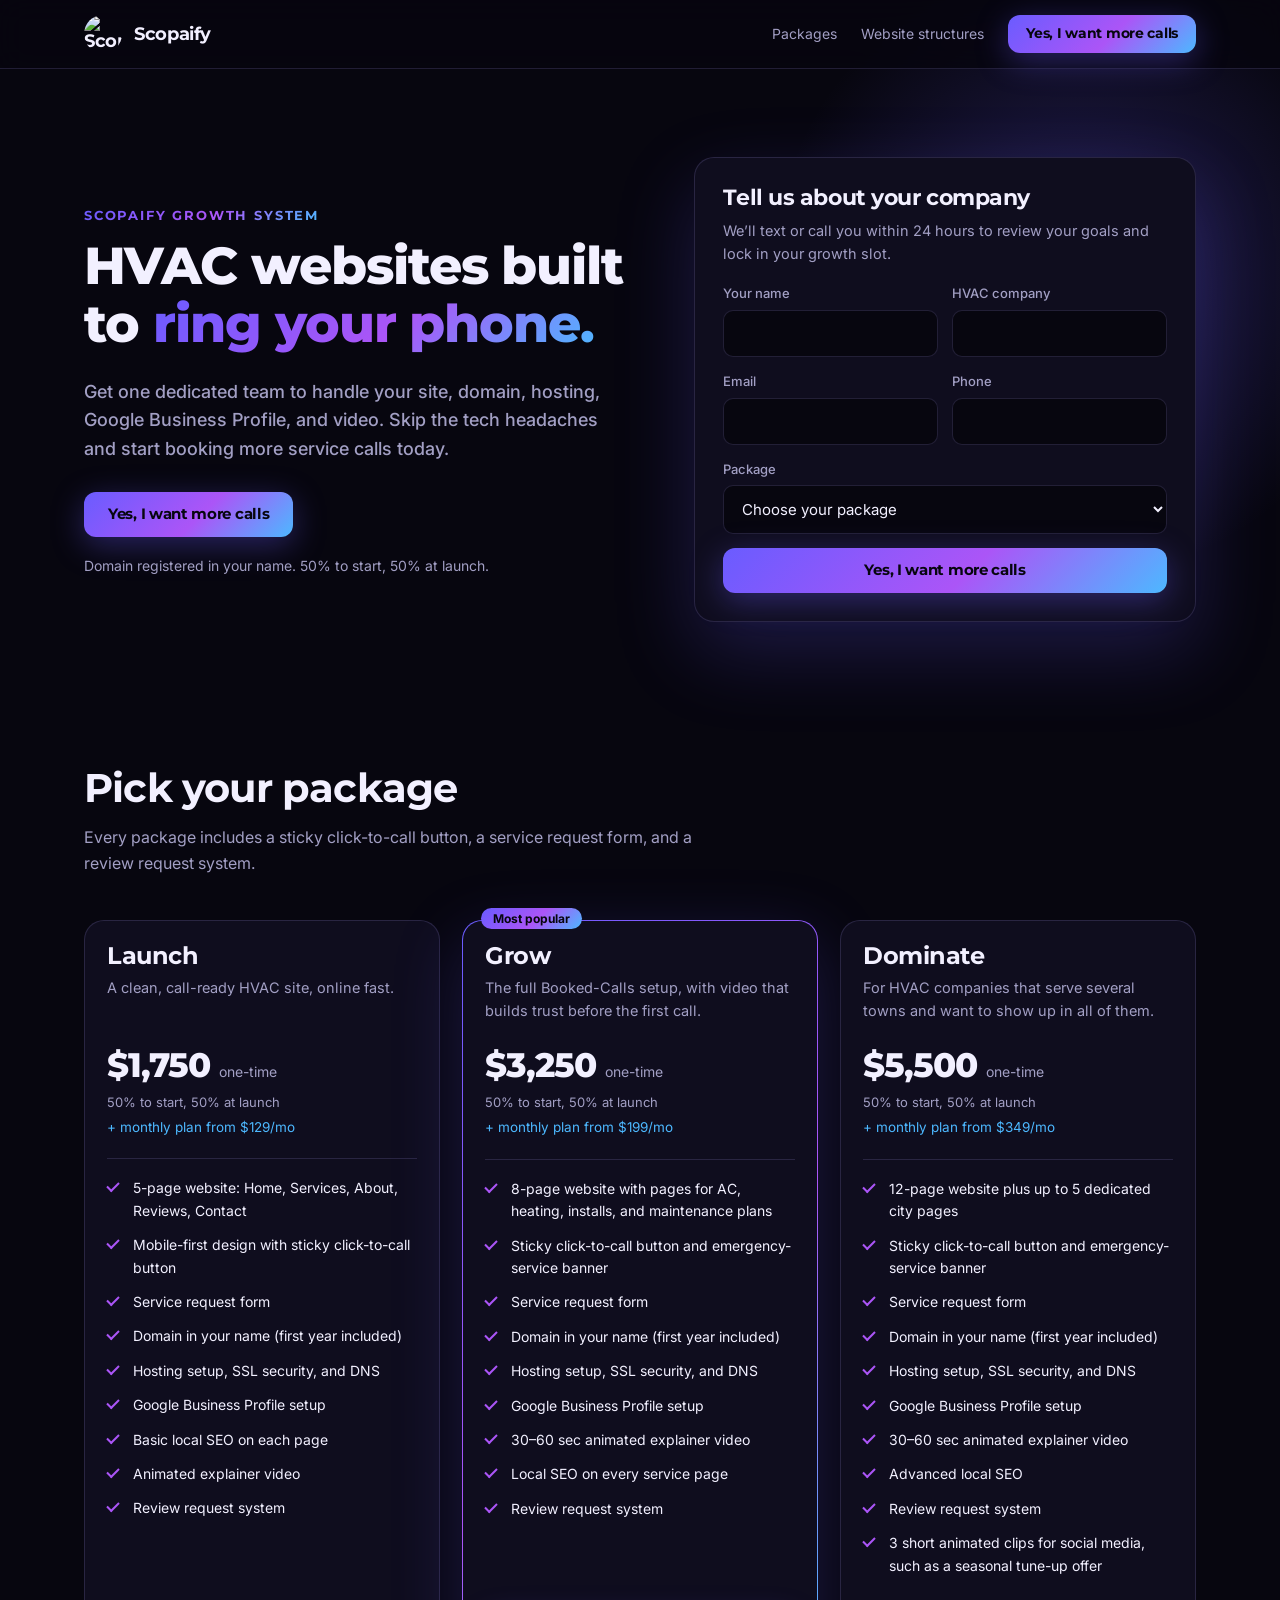
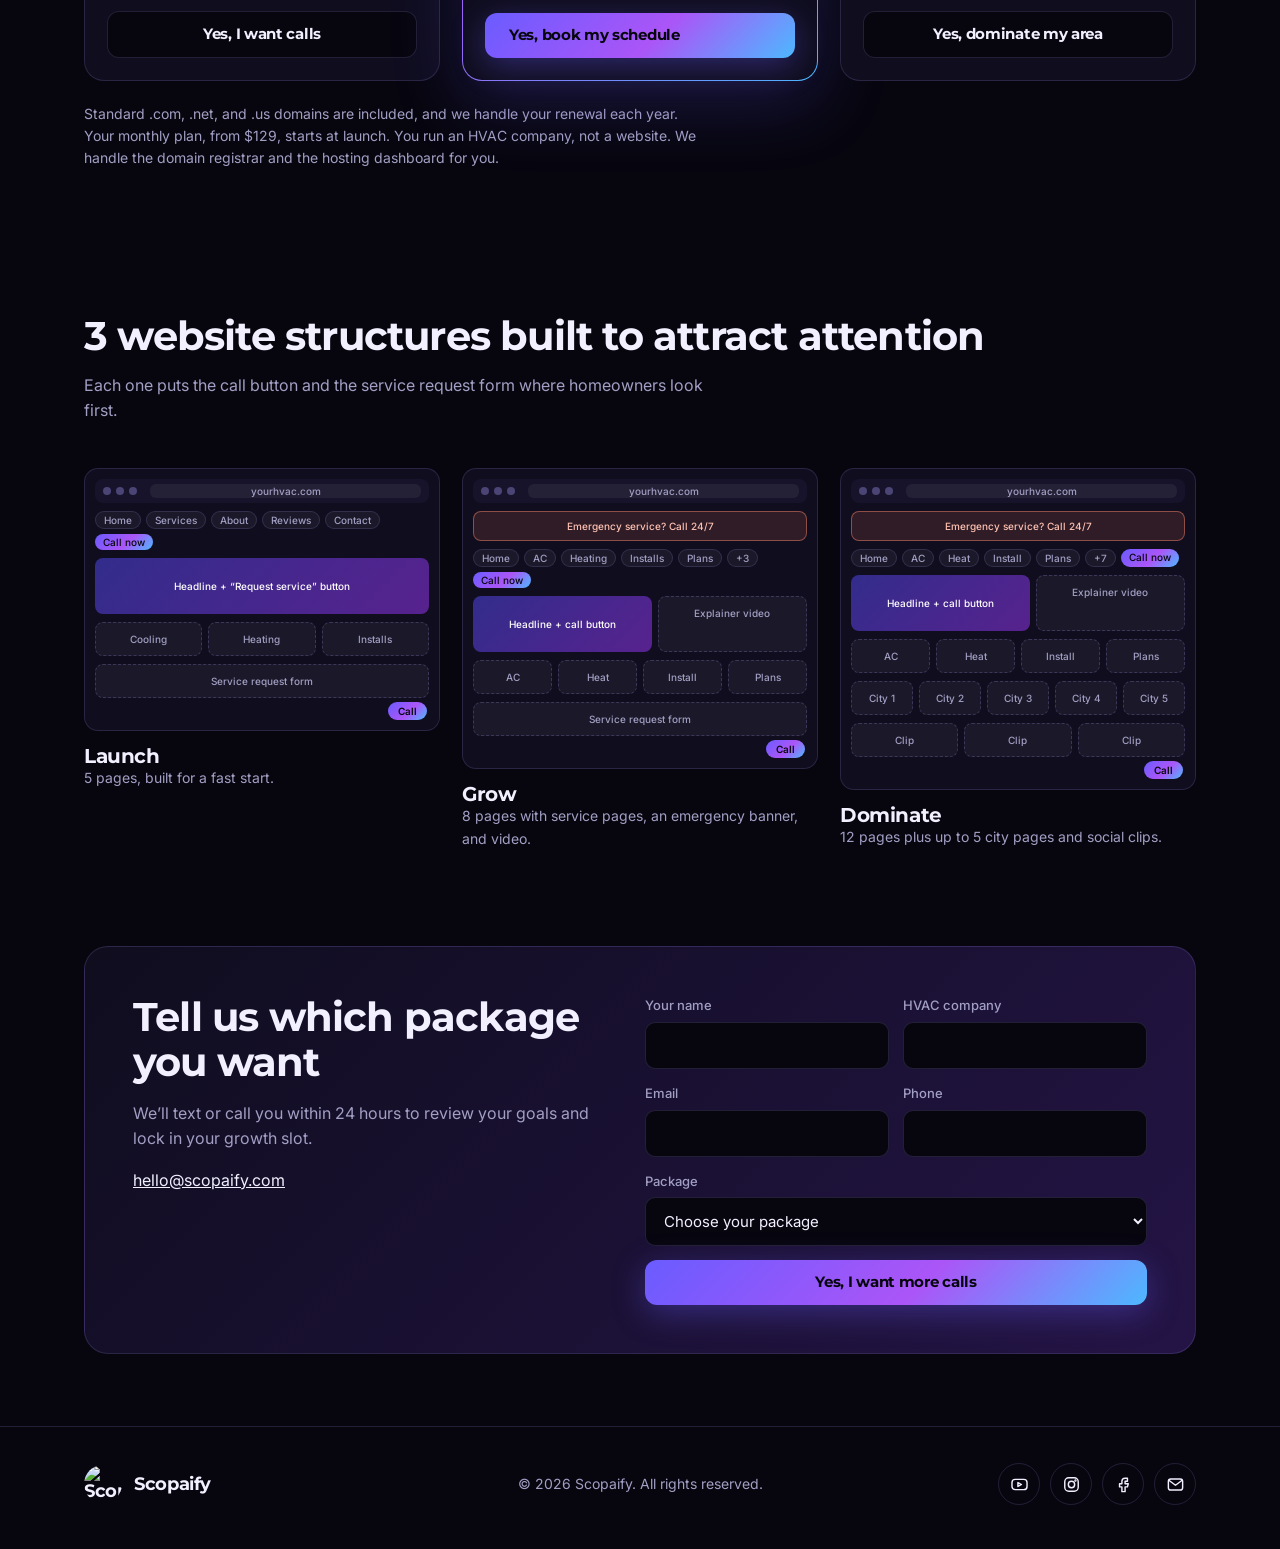
==== index.html @ 3650a8a9 "add logo" ====
<!doctype html>
<html lang="en" dir="ltr">
  <head>
    <meta charset="utf-8" />
    <meta
      name="viewport"
      content="width=device-width, initial-scale=1, viewport-fit=cover"
    />
    <title>
      Scopaify Growth System | HVAC Companies Growth System – Websites That Ring
      Your Phone
    </title>
    <meta
      name="description"
      content="The Scopaify Growth System builds HVAC Companies Growth System plan and their websites that book more service calls. Based in USA, serving HVAC companies worldwide. Domain, hosting, Google Business Profile, local SEO, video included, ETC."
    />
    <meta
      name="keywords"
      content="HVAC website design, HVAC web design Portland Oregon, HVAC SEO, HVAC marketing, HVAC local SEO, HVAC Google Business Profile, HVAC lead generation"
    />
    <meta
      name="robots"
      content="index, follow, max-image-preview:large, max-snippet:-1"
    />
    <meta name="author" content="Scopaify" />
    <meta name="geo.region" content="US-OR" />
    <meta name="geo.placename" content="Portland" />
    <meta name="geo.position" content="45.5152;-122.6784" />
    <meta name="ICBM" content="45.5152, -122.6784" />
    <meta name="color-scheme" content="dark" />
    <meta name="theme-color" content="#07060f" />
    <link rel="canonical" href="https://scopaify.com/" />
    <link rel="alternate" hreflang="en-us" href="https://scopaify.com/" />
    <link rel="alternate" hreflang="en" href="https://scopaify.com/" />
    <link rel="alternate" hreflang="x-default" href="https://scopaify.com/" />
    <meta property="og:type" content="website" />
    <meta property="og:site_name" content="Scopaify" />
    <meta property="og:locale" content="en_US" />
    <meta
      property="og:title"
      content="Scopaify Growth System – HVAC Websites Built to Ring Your Phone"
    />
    <meta
      property="og:description"
      content="One dedicated team for your HVAC site, domain, hosting, Google Business Profile and video. Based in Portland, Oregon. Serving HVAC companies worldwide."
    />
    <meta property="og:url" content="https://scopaify.com/" />
    <meta name="twitter:card" content="summary_large_image" />
    <meta
      name="twitter:title"
      content="Scopaify Growth System – HVAC Websites Built to Ring Your Phone"
    />
    <meta
      name="twitter:description"
      content="HVAC websites with click-to-call, local SEO and video. Portland, Oregon and worldwide."
    />
    <link rel="icon" type="image/svg+xml" href="images/logo.svg" />
    <link rel="icon" href="images/favicon.ico" sizes="any" />
    <link
      rel="icon"
      type="image/png"
      sizes="16x16"
      href="/img/favicon-16.png"
    />
    <link
      rel="icon"
      type="image/png"
      sizes="32x32"
      href="/img/favicon-32.png"
    />
    <link
      rel="icon"
      type="image/png"
      sizes="48x48"
      href="/img/favicon-48.png"
    />
    <link rel="apple-touch-icon" sizes="180x180" href="/img/favicon-180.png" />
    <link rel="preconnect" href="https://fonts.googleapis.com" />
    <link rel="preconnect" href="https://fonts.gstatic.com" crossorigin />
    <link
      href="https://fonts.googleapis.com/css2?family=Inter:wght@400;500;600&family=Montserrat:wght@700;800&display=swap"
      rel="stylesheet"
    />
    <script type="application/ld+json">
      {
        "@context": "https://schema.org",
        "@graph": [
          {
            "@type": ["ProfessionalService", "LocalBusiness"],
            "@id": "https://scopaify.com/#business",
            "name": "Scopaify",
            "url": "https://scopaify.com/",
            "email": "hello@scopaify.com",
            "description": "Website design, local SEO, Google Business Profile setup and video for HVAC companies.",
            "slogan": "Scopaify Growth System",
            "alternateName": "Scopaify Growth System",
            "address": {
              "@type": "PostalAddress",
              "addressLocality": "Portland",
              "addressRegion": "OR",
              "addressCountry": "US"
            },
            "geo": {
              "@type": "GeoCoordinates",
              "latitude": 45.5152,
              "longitude": -122.6784
            },
            "areaServed": [
              <!-- { "@type": "City", "name": "Portland, Oregon" },
              { "@type": "State", "name": "Oregon" }, -->
              { "@type": "Country", "name": "United States" },
              { "@type": "Place", "name": "Worldwide" }
            ],
            "knowsAbout": [
              "HVAC Growth System and website design",
              "Local SEO",
              "Google Business Profile",
              "HVAC marketing"
            ],
            "priceRange": "$$",
            "makesOffer": [
              {
                "@type": "Offer",
                "name": "Launch – 5-page HVAC website",
                "price": "1750",
                "priceCurrency": "USD"
              },
              {
                "@type": "Offer",
                "name": "Grow – 8-page HVAC website with video",
                "price": "3250",
                "priceCurrency": "USD"
              },
              {
                "@type": "Offer",
                "name": "Dominate – 12-page HVAC website with city pages",
                "price": "5500",
                "priceCurrency": "USD"
              }
            ]
          },
          {
            "@type": "WebSite",
            "@id": "https://scopaify.com/#website",
            "url": "https://scopaify.com/",
            "name": "Scopaify",
            "alternateName": "Scopaify Growth System",
            "inLanguage": "en",
            "publisher": { "@id": "https://scopaify.com/#business" }
          },
          {
            "@type": "FAQPage",
            "mainEntity": [
              {
                "@type": "Question",
                "name": "Do you build HVAC websites outside Portland, Oregon?",
                "acceptedAnswer": {
                  "@type": "Answer",
                  "text": "Yes. Scopaify is based in Portland, Oregon and builds HVAC websites for companies anywhere in the world."
                }
              },
              {
                "@type": "Question",
                "name": "Is the domain registered in my name?",
                "acceptedAnswer": {
                  "@type": "Answer",
                  "text": "Yes. Your domain is registered in your name, the first year is included, and we handle renewals."
                }
              },
              {
                "@type": "Question",
                "name": "How does payment work?",
                "acceptedAnswer": {
                  "@type": "Answer",
                  "text": "50% to start and 50% at launch. An optional monthly plan starts at $129 per month."
                }
              }
            ]
          }
        ]
      }
    </script>
    <link rel="stylesheet" href="/css/main.css" />
  </head>
  <body>
    <header>
      <div class="wrap">
        <a class="brand" href="#top" aria-label="Scopaify home"
          ><img
            src="img/galaxy.png"
            width="38"
            height="38"
            alt="Scopaify logo"
            style="border-radius: 50%; display: block"
          />Scopaify</a
        >
        <nav aria-label="Main">
          <a href="#packages">Packages</a
          ><a href="#structures">Website structures</a
          ><a class="btn" href="#top" data-hero>Yes, I want more calls</a>
        </nav>
      </div>
    </header>
    <main id="top">
      <section class="hero">
        <div class="wrap">
          <div>
            <p class="eyebrow">Scopaify Growth System</p>
            <h1>
              HVAC websites built to <span class="hl">ring your phone.</span>
            </h1>
            <p class="lead">
              Get one dedicated team to handle your site, domain, hosting,
              Google Business Profile, and video. Skip the tech headaches and
              start booking more service calls today.
            </p>
            <a class="btn" href="#top" data-hero>Yes, I want more calls</a>
            <p class="fine">
              Domain registered in your name. 50% to start, 50% at launch.
            </p>
          </div>
          <form class="formcard" id="heroForm" novalidate-off>
            <h3>Tell us about your company</h3>
            <p>
              We’ll text or call you within 24 hours to review your goals and
              lock in your growth slot.
            </p>
            <div class="row">
              <div class="f">
                <label for="n1">Your name</label
                ><input id="n1" name="name" required autocomplete="name" />
              </div>
              <div class="f">
                <label for="c1">HVAC company</label
                ><input
                  id="c1"
                  name="company"
                  required
                  autocomplete="organization"
                />
              </div>
            </div>
            <div class="row">
              <div class="f">
                <label for="e1">Email</label
                ><input
                  id="e1"
                  name="email"
                  type="email"
                  required
                  autocomplete="email"
                />
              </div>
              <div class="f">
                <label for="p1">Phone</label
                ><input
                  id="p1"
                  name="phone"
                  type="tel"
                  required
                  autocomplete="tel"
                />
              </div>
            </div>
            <div class="f">
              <label for="k1">Package</label
              ><select id="k1" name="package" required></select>
            </div>
            <button class="btn block" type="submit">
              Yes, I want more calls
            </button>
            <div class="ok" role="status">
              Thanks! Your email draft is open. We’ll text or call you within 24
              hours.
            </div>
          </form>
        </div>
      </section>

      <section id="packages">
        <div class="wrap">
          <h2>Pick your package</h2>
          <p class="intro">
            Every package includes a sticky click-to-call button, a service
            request form, and a review request system.
          </p>
          <div class="grid">
            <article class="card">
              <h3>Launch</h3>
              <p class="sub">A clean, call-ready HVAC site, online fast.</p>
              <div class="price">$1,750 <small>one-time</small></div>
              <div class="split">50% to start, 50% at launch</div>
              <div class="mo">+ monthly plan from $129/mo</div>
              <ul>
                <li>5-page website: Home, Services, About, Reviews, Contact</li>
                <li>Mobile-first design with sticky click-to-call button</li>
                <li>Service request form</li>
                <li>Domain in your name (first year included)</li>
                <li>Hosting setup, SSL security, and DNS</li>
                <li>Google Business Profile setup</li>
                <li>Basic local SEO on each page</li>
                <li>Animated explainer video</li>
                <li>Review request system</li>
              </ul>
              <a class="btn ghost" href="#inquiry" data-pkg="Launch - $1,750"
                >Yes, I want calls</a
              >
            </article>
            <article class="card pop">
              <span class="tag">Most popular</span>
              <h3>Grow</h3>
              <p class="sub">
                The full Booked-Calls setup, with video that builds trust before
                the first call.
              </p>
              <div class="price">$3,250 <small>one-time</small></div>
              <div class="split">50% to start, 50% at launch</div>
              <div class="mo">+ monthly plan from $199/mo</div>
              <ul>
                <li>
                  8-page website with pages for AC, heating, installs, and
                  maintenance plans
                </li>
                <li>
                  Sticky click-to-call button and emergency-service banner
                </li>
                <li>Service request form</li>
                <li>Domain in your name (first year included)</li>
                <li>Hosting setup, SSL security, and DNS</li>
                <li>Google Business Profile setup</li>
                <li>30–60 sec animated explainer video</li>
                <li>Local SEO on every service page</li>
                <li>Review request system</li>
              </ul>
              <a
                class="btn block"
                href="#inquiry"
                data-pkg="Grow - $3,250 (Most Popular)"
                >Yes, book my schedule</a
              >
            </article>
            <article class="card">
              <h3>Dominate</h3>
              <p class="sub">
                For HVAC companies that serve several towns and want to show up
                in all of them.
              </p>
              <div class="price">$5,500 <small>one-time</small></div>
              <div class="split">50% to start, 50% at launch</div>
              <div class="mo">+ monthly plan from $349/mo</div>
              <ul>
                <li>12-page website plus up to 5 dedicated city pages</li>
                <li>
                  Sticky click-to-call button and emergency-service banner
                </li>
                <li>Service request form</li>
                <li>Domain in your name (first year included)</li>
                <li>Hosting setup, SSL security, and DNS</li>
                <li>Google Business Profile setup</li>
                <li>30–60 sec animated explainer video</li>
                <li>Advanced local SEO</li>
                <li>Review request system</li>
                <li>
                  3 short animated clips for social media, such as a seasonal
                  tune-up offer
                </li>
              </ul>
              <a class="btn ghost" href="#inquiry" data-pkg="Dominate - $5,500"
                >Yes, dominate my area</a
              >
            </article>
          </div>
          <p class="note">
            Standard .com, .net, and .us domains are included, and we handle
            your renewal each year. Your monthly plan, from $129, starts at
            launch. You run an HVAC company, not a website. We handle the domain
            registrar and the hosting dashboard for you.
          </p>
        </div>
      </section>

      <section id="structures">
        <div class="wrap">
          <h2>3 website structures built to attract attention</h2>
          <p class="intro">
            Each one puts the call button and the service request form where
            homeowners look first.
          </p>
          <div class="grid">
            <div class="wfc">
              <div
                class="wf"
                role="img"
                aria-label="Launch wireframe: nav, hero with request button, three service blocks, form strip"
              >
                <div class="bar">
                  <i></i><i></i><i></i><span>yourhvac.com</span>
                </div>
                <div class="pills">
                  <b>Home</b><b>Services</b><b>About</b><b>Reviews</b
                  ><b>Contact</b><b class="c">Call now</b>
                </div>
                <div class="gl">Headline + “Request service” button</div>
                <div class="g g3">
                  <div class="bx">Cooling</div>
                  <div class="bx">Heating</div>
                  <div class="bx">Installs</div>
                </div>
                <div class="bx" style="margin-bottom: 22px">
                  Service request form
                </div>
                <span class="call">Call</span>
              </div>
              <h3>Launch</h3>
              <p>5 pages, built for a fast start.</p>
            </div>
            <div class="wfc">
              <div
                class="wf"
                role="img"
                aria-label="Grow wireframe: emergency banner, hero, explainer video, four service blocks"
              >
                <div class="bar">
                  <i></i><i></i><i></i><span>yourhvac.com</span>
                </div>
                <div class="em">Emergency service? Call 24/7</div>
                <div class="pills">
                  <b>Home</b><b>AC</b><b>Heating</b><b>Installs</b><b>Plans</b
                  ><b>+3</b><b class="c">Call now</b>
                </div>
                <div class="g g2">
                  <div class="gl" style="margin: 0">Headline + call button</div>
                  <div class="bx">Explainer video</div>
                </div>
                <div class="g g4">
                  <div class="bx">AC</div>
                  <div class="bx">Heat</div>
                  <div class="bx">Install</div>
                  <div class="bx">Plans</div>
                </div>
                <div class="bx" style="margin-bottom: 22px">
                  Service request form
                </div>
                <span class="call">Call</span>
              </div>
              <h3>Grow</h3>
              <p>8 pages with service pages, an emergency banner, and video.</p>
            </div>
            <div class="wfc">
              <div
                class="wf"
                role="img"
                aria-label="Dominate wireframe: emergency banner, hero, video, services, five city blocks, three clips"
              >
                <div class="bar">
                  <i></i><i></i><i></i><span>yourhvac.com</span>
                </div>
                <div class="em">Emergency service? Call 24/7</div>
                <div class="pills">
                  <b>Home</b><b>AC</b><b>Heat</b><b>Install</b><b>Plans</b
                  ><b>+7</b><b class="c">Call now</b>
                </div>
                <div class="g g2">
                  <div class="gl" style="margin: 0">Headline + call button</div>
                  <div class="bx">Explainer video</div>
                </div>
                <div class="g g4">
                  <div class="bx">AC</div>
                  <div class="bx">Heat</div>
                  <div class="bx">Install</div>
                  <div class="bx">Plans</div>
                </div>
                <div class="g g5">
                  <div class="bx">City 1</div>
                  <div class="bx">City 2</div>
                  <div class="bx">City 3</div>
                  <div class="bx">City 4</div>
                  <div class="bx">City 5</div>
                </div>
                <div class="g g3" style="margin-bottom: 22px">
                  <div class="bx">Clip</div>
                  <div class="bx">Clip</div>
                  <div class="bx">Clip</div>
                </div>
                <span class="call">Call</span>
              </div>
              <h3>Dominate</h3>
              <p>12 pages plus up to 5 city pages and social clips.</p>
            </div>
          </div>
        </div>
      </section>

      <section id="inquiry" style="padding-top: 24px">
        <div class="wrap">
          <div class="inq">
            <div>
              <h2>Tell us which package you want</h2>
              <p>
                We’ll text or call you within 24 hours to review your goals and
                lock in your growth slot.
              </p>
              <a class="m" href="mailto:hello@scopaify.com"
                >hello@scopaify.com</a
              >
            </div>
            <form id="form2">
              <div class="row">
                <div class="f">
                  <label for="n2">Your name</label
                  ><input id="n2" name="name" required autocomplete="name" />
                </div>
                <div class="f">
                  <label for="c2">HVAC company</label
                  ><input
                    id="c2"
                    name="company"
                    required
                    autocomplete="organization"
                  />
                </div>
              </div>
              <div class="row">
                <div class="f">
                  <label for="e2">Email</label
                  ><input
                    id="e2"
                    name="email"
                    type="email"
                    required
                    autocomplete="email"
                  />
                </div>
                <div class="f">
                  <label for="p2">Phone</label
                  ><input
                    id="p2"
                    name="phone"
                    type="tel"
                    required
                    autocomplete="tel"
                  />
                </div>
              </div>
              <div class="f">
                <label for="k2">Package</label
                ><select id="k2" name="package" required></select>
              </div>
              <button class="btn block" type="submit">
                Yes, I want more calls
              </button>
              <div class="ok" role="status">
                Thanks! Your email draft is open. We’ll text or call you within
                24 hours.
              </div>
            </form>
          </div>
        </div>
      </section>
    </main>
    <footer>
      <div class="wrap">
        <a class="brand" href="#top" aria-label="Scopaify home"
          ><img
            id="fimg"
            src="/img/galaxy.png"
            width="38"
            height="38"
            alt="Scopaify logo"
            style="border-radius: 50%; display: block"
          />Scopaify</a
        >
        <span class="copy">© 2026 Scopaify. All rights reserved.</span>
        <div class="soc">
          <a href="#" aria-label="YouTube"
            ><svg viewBox="0 0 24 24">
              <rect x="2.5" y="5.5" width="19" height="13" rx="4" />
              <path d="M10 9.5v5l4.5-2.5z" /></svg
          ></a>
          <a href="#" aria-label="Instagram"
            ><svg viewBox="0 0 24 24">
              <rect x="3.5" y="3.5" width="17" height="17" rx="5" />
              <circle cx="12" cy="12" r="4" />
              <circle cx="17" cy="7" r=".6" /></svg
          ></a>
          <a href="#" aria-label="Facebook"
            ><svg viewBox="0 0 24 24">
              <path
                d="M14 8h3V4h-3a4 4 0 0 0-4 4v3H7v4h3v6h4v-6h3l1-4h-4V8z"
              /></svg
          ></a>
          <a href="mailto:hello@scopaify.com" aria-label="Email"
            ><svg viewBox="0 0 24 24">
              <rect x="3" y="5" width="18" height="14" rx="3" />
              <path d="m4 7 8 6 8-6" /></svg
          ></a>
        </div>
      </div>
    </footer>
    <script src="/js/main.js" defer></script>
  </body>
</html>
---- css/main.css ----
:root {
  --ink: #07060f;
  --ink2: #0f0d1e;
  --ink3: #16132b;
  --indigo: #6a5cff;
  --violet: #ab55f7;
  --sky: #4db8ff;
  --text: #f2f0ff;
  --muted: #a29fc4;
  --line: rgba(171, 163, 255, 0.16);
  --grad: linear-gradient(135deg, #6a5cff 0%, #ab55f7 55%, #4db8ff 100%);
  --glow: linear-gradient(
    135deg,
    rgba(79, 70, 229, 0.55),
    rgba(147, 51, 234, 0.55)
  );
}
* {
  box-sizing: border-box;
  margin: 0;
}
html {
  color-scheme: dark;
  scroll-behavior: smooth;
  scroll-padding-top: calc(80px + env(safe-area-inset-top, 0px));
}
body {
  background: var(--ink);
  color: var(--text);
  font:
    400 16px/1.6 Inter,
    system-ui,
    sans-serif;
  overflow-x: hidden;
  padding-bottom: env(safe-area-inset-bottom, 0px);
}
h1,
h2,
h3,
.btn,
.brand {
  font-family: Montserrat, Inter, sans-serif;
  letter-spacing: -0.02em;
  line-height: 1.12;
}
.wrap {
  max-width: 1160px;
  margin: 0 auto;
  padding: 0 24px;
}
header {
  position: sticky;
  top: 0;
  z-index: 20;
  background: rgba(7, 6, 15, 0.82);
  backdrop-filter: blur(14px);
  -webkit-backdrop-filter: blur(14px);
  border-bottom: 1px solid var(--line);
  padding-top: env(safe-area-inset-top, 0px);
}
header .wrap {
  height: 68px;
  display: flex;
  align-items: center;
  justify-content: space-between;
  gap: 16px;
}
.brand {
  display: flex;
  align-items: center;
  gap: 12px;
  font-weight: 700;
  font-size: 18px;
  color: var(--text);
  text-decoration: none;
}
nav {
  display: flex;
  align-items: center;
  gap: 24px;
  font-size: 14px;
}
nav a {
  color: var(--muted);
  text-decoration: none;
}
nav a:hover {
  color: var(--text);
}
nav a.btn {
  color: #07060f;
}
.btn {
  display: inline-block;
  border: 0;
  cursor: pointer;
  color: #07060f;
  background: var(--grad);
  font-weight: 700;
  font-size: 15px;
  padding: 14px 24px;
  border-radius: 12px;
  text-decoration: none;
  box-shadow: 0 8px 32px rgba(106, 92, 255, 0.35);
  transition: transform 0.2s;
}
.btn:hover {
  transform: translateY(-2px);
}
nav .btn {
  font-size: 14px;
  padding: 11px 18px;
}
.btn.ghost {
  color: var(--text);
  background: var(--ink);
  border: 1px solid var(--line);
  box-shadow: none;
  width: 100%;
  text-align: center;
}
.btn.block {
  width: 100%;
}
.hero {
  position: relative;
  padding: 88px 0 72px;
}
.hero:before {
  content: "";
  position: absolute;
  width: 640px;
  height: 640px;
  right: -120px;
  top: -120px;
  background: radial-gradient(
    circle,
    rgba(106, 92, 255, 0.28),
    transparent 68%
  );
  pointer-events: none;
}
.hero .wrap {
  position: relative;
  display: grid;
  grid-template-columns: 1.05fr 0.95fr;
  gap: 56px;
  align-items: center;
}
.eyebrow {
  font:
    700 13px Montserrat,
    Inter,
    sans-serif;
  letter-spacing: 0.14em;
  text-transform: uppercase;
  background: var(--grad);
  -webkit-background-clip: text;
  background-clip: text;
  color: transparent;
  margin-bottom: 14px;
  display: inline-block;
}
h1 {
  font-weight: 800;
  font-size: clamp(32px, 5vw, 52px);
}
.hl {
  background: var(--grad);
  -webkit-background-clip: text;
  background-clip: text;
  color: transparent;
}
.hero p.lead {
  font-weight: 500;
  font-size: 18px;
  color: var(--muted);
  margin: 24px 0 28px;
  max-width: 520px;
}
.fine {
  font-size: 14px;
  color: var(--muted);
  margin-top: 18px;
}
.formcard {
  background: var(--ink2);
  border: 1px solid var(--line);
  border-radius: 20px;
  padding: 28px;
  box-shadow: 0 30px 80px rgba(106, 92, 255, 0.22);
}
.formcard h3 {
  font-size: 22px;
  font-weight: 700;
  margin-bottom: 8px;
}
.formcard p {
  font-size: 14.5px;
  color: var(--muted);
  margin-bottom: 18px;
}
.row {
  display: grid;
  grid-template-columns: 1fr 1fr;
  gap: 14px;
}
label {
  display: block;
  font-size: 13px;
  font-weight: 500;
  color: var(--muted);
  margin-bottom: 6px;
}
.f {
  margin-bottom: 14px;
}
input,
select {
  width: 100%;
  background: var(--ink);
  color: var(--text);
  border: 1px solid var(--line);
  border-radius: 10px;
  padding: 13px 14px;
  font:
    400 15px Inter,
    sans-serif;
}
input:focus,
select:focus {
  outline: 2px solid var(--indigo);
  outline-offset: 1px;
}
.tried input:invalid,
.tried select:invalid {
  border-color: #ff7a5a;
}
.ok {
  display: none;
  margin-top: 14px;
  padding: 12px 14px;
  border-radius: 10px;
  background: rgba(77, 184, 255, 0.12);
  border: 1px solid rgba(77, 184, 255, 0.4);
  font-size: 14px;
}
section {
  padding: 72px 0;
}
h2 {
  font-weight: 700;
  font-size: clamp(28px, 4vw, 40px);
}
.intro {
  max-width: 640px;
  color: var(--muted);
  margin: 14px 0 44px;
}
.grid {
  display: grid;
  grid-template-columns: repeat(3, 1fr);
  gap: 22px;
}
.card {
  position: relative;
  background: var(--ink2);
  border: 1px solid var(--line);
  border-radius: 20px;
  padding: 22px;
  display: flex;
  flex-direction: column;
}
.card.pop {
  border-color: transparent;
  background:
    linear-gradient(var(--ink2), var(--ink2)) padding-box,
    var(--grad) border-box;
  border: 1px solid transparent;
  box-shadow: 0 20px 70px rgba(106, 92, 255, 0.22);
}
.tag {
  position: absolute;
  top: -13px;
  left: 18px;
  color: #07060f;
  background: var(--grad);
  font: 700 12px Inter;
  padding: 3px 12px;
  border-radius: 99px;
}
.card h3 {
  font-size: 24px;
  font-weight: 700;
}
.card .sub {
  font-size: 14.5px;
  color: var(--muted);
  margin: 6px 0 22px;
  min-height: 46px;
}
.price {
  font: 800 34px Montserrat;
  letter-spacing: -0.03em;
}
.price small {
  font: 400 14px Inter;
  color: var(--muted);
  letter-spacing: 0;
}
.split {
  font-size: 13px;
  color: var(--muted);
  margin-top: 6px;
}
.mo {
  font-size: 13.5px;
  color: var(--sky);
  margin: 4px 0 20px;
}
ul {
  list-style: none;
  padding: 18px 0 0;
  margin: 0 0 22px;
  border-top: 1px solid var(--line);
  flex: 1;
}
li {
  position: relative;
  padding-left: 26px;
  font-size: 14px;
  margin-bottom: 12px;
}
li:before {
  content: "";
  position: absolute;
  left: 0;
  top: 5px;
  width: 10px;
  height: 5px;
  border-left: 2px solid var(--violet);
  border-bottom: 2px solid var(--violet);
  transform: rotate(-45deg);
}
.note {
  max-width: 620px;
  font-size: 14px;
  color: var(--muted);
  margin-top: 22px;
}
.wf {
  background: var(--ink2);
  border: 1px solid var(--line);
  border-radius: 14px;
  padding: 10px;
  position: relative;
  font: 500 10px Inter;
  color: var(--muted);
}
.bar {
  background: var(--ink3);
  border-radius: 8px;
  padding: 5px 8px;
  display: flex;
  gap: 5px;
  align-items: center;
  margin-bottom: 8px;
}
.bar i {
  width: 8px;
  height: 8px;
  border-radius: 50%;
  background: rgba(171, 163, 255, 0.35);
}
.bar span {
  flex: 1;
  background: rgba(255, 255, 255, 0.06);
  border-radius: 6px;
  padding: 1px 10px;
  margin-left: 8px;
}
.wf div {
  border-radius: 8px;
  text-align: center;
}
.pills {
  display: flex;
  gap: 5px;
  margin-bottom: 8px;
  flex-wrap: wrap;
}
.pills b {
  font-weight: 500;
  background: rgba(255, 255, 255, 0.05);
  border: 1px solid var(--line);
  border-radius: 99px;
  padding: 2px 8px;
}
.pills b.c,
.call {
  background: var(--grad);
  color: #07060f;
  border: 0;
}
.em {
  background: rgba(255, 120, 90, 0.14);
  border: 1px solid rgba(255, 140, 110, 0.45);
  color: #ffc2b3;
  padding: 8px;
  margin-bottom: 8px;
}
.gl {
  background: var(--glow);
  color: #fff;
  padding: 22px 8px;
  margin-bottom: 8px;
}
.bx {
  border: 1px dashed rgba(171, 163, 255, 0.22);
  background: rgba(255, 255, 255, 0.05);
  padding: 10px 4px;
}
.g {
  display: grid;
  gap: 6px;
  margin-bottom: 8px;
}
.g2 {
  grid-template-columns: 1.2fr 1fr;
}
.g3 {
  grid-template-columns: repeat(3, 1fr);
}
.g4 {
  grid-template-columns: repeat(4, 1fr);
}
.g5 {
  grid-template-columns: repeat(5, 1fr);
}
.call {
  position: absolute;
  right: 12px;
  bottom: 10px;
  border-radius: 99px;
  padding: 3px 10px;
  font-weight: 600;
}
.wfc h3 {
  font-size: 20px;
  font-weight: 700;
  margin-top: 14px;
}
.wfc p {
  font-size: 14px;
  color: var(--muted);
}
.inq {
  background: linear-gradient(135deg, var(--ink2), #241446);
  border: 1px solid var(--line);
  border-radius: 24px;
  padding: 48px;
  display: grid;
  grid-template-columns: 1fr 1.1fr;
  gap: 56px;
  align-items: start;
}
.inq p {
  color: var(--muted);
  margin: 16px 0;
}
.inq a.m {
  color: var(--text);
}
footer {
  border-top: 1px solid var(--line);
  padding: 36px 0 44px;
}
footer .wrap {
  display: grid;
  grid-template-columns: 1fr auto 1fr;
  align-items: center;
  gap: 20px;
  font-size: 14px;
  color: var(--muted);
}
footer .copy {
  text-align: center;
}
footer .soc {
  justify-self: end;
}
@media (max-width: 760px) {
  footer .wrap {
    grid-template-columns: 1fr;
    justify-items: center;
  }
  footer .soc {
    justify-self: center;
  }
}
.soc {
  display: flex;
  gap: 10px;
}
.soc a {
  width: 42px;
  height: 42px;
  border-radius: 50%;
  border: 1px solid var(--line);
  display: grid;
  place-items: center;
  color: var(--text);
}
.soc svg {
  width: 19px;
  height: 19px;
  fill: none;
  stroke: currentColor;
  stroke-width: 1.8;
  stroke-linecap: round;
  stroke-linejoin: round;
}
@media (max-width: 960px) {
  nav a:not(.btn) {
    display: none;
  }
  .hero .wrap,
  .inq,
  .grid {
    grid-template-columns: 1fr;
  }
  .inq {
    padding: 28px;
    gap: 28px;
  }
}
@media (max-width: 480px) {
  nav .btn {
    display: none;
  }
  .row {
    grid-template-columns: 1fr;
    gap: 0;
  }
}
@media (prefers-reduced-motion: reduce) {
  html {
    scroll-behavior: auto;
  }
  .btn {
    transition: none;
  }
  .btn:hover {
    transform: none;
  }
}
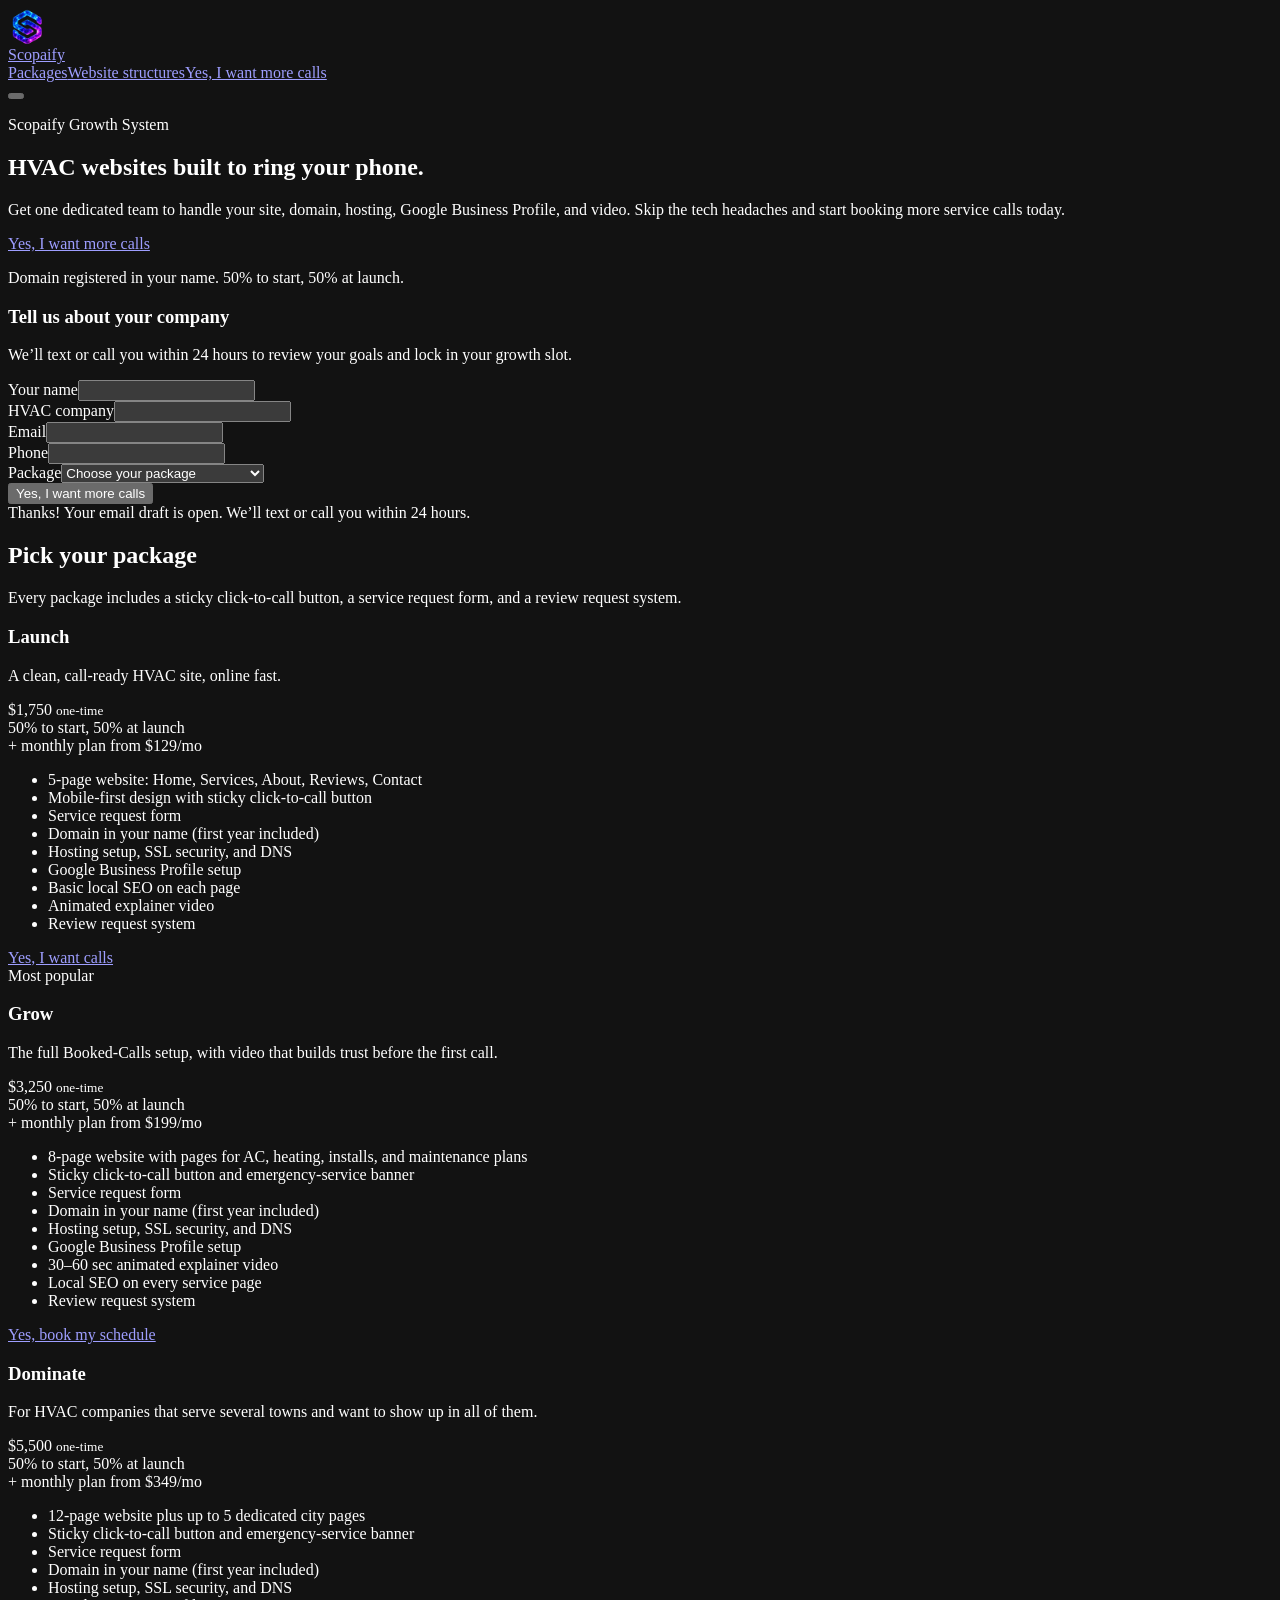
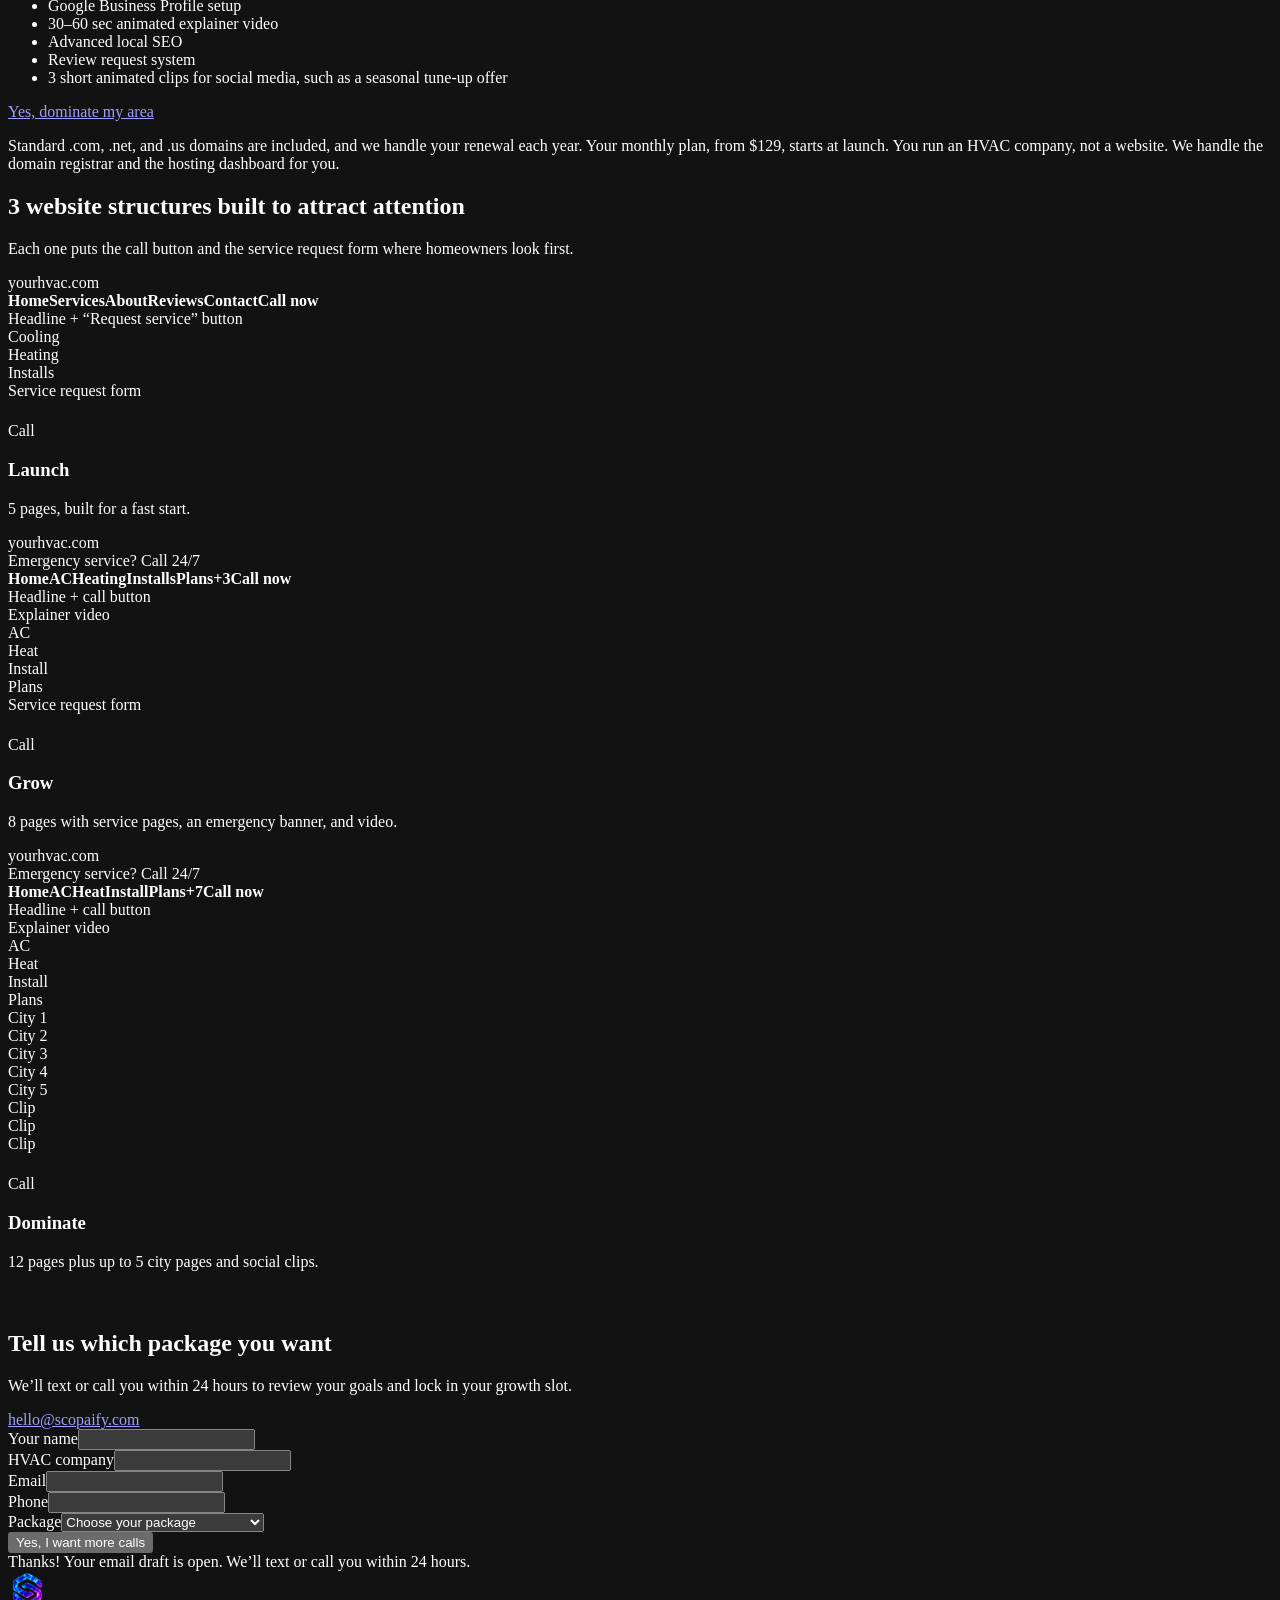
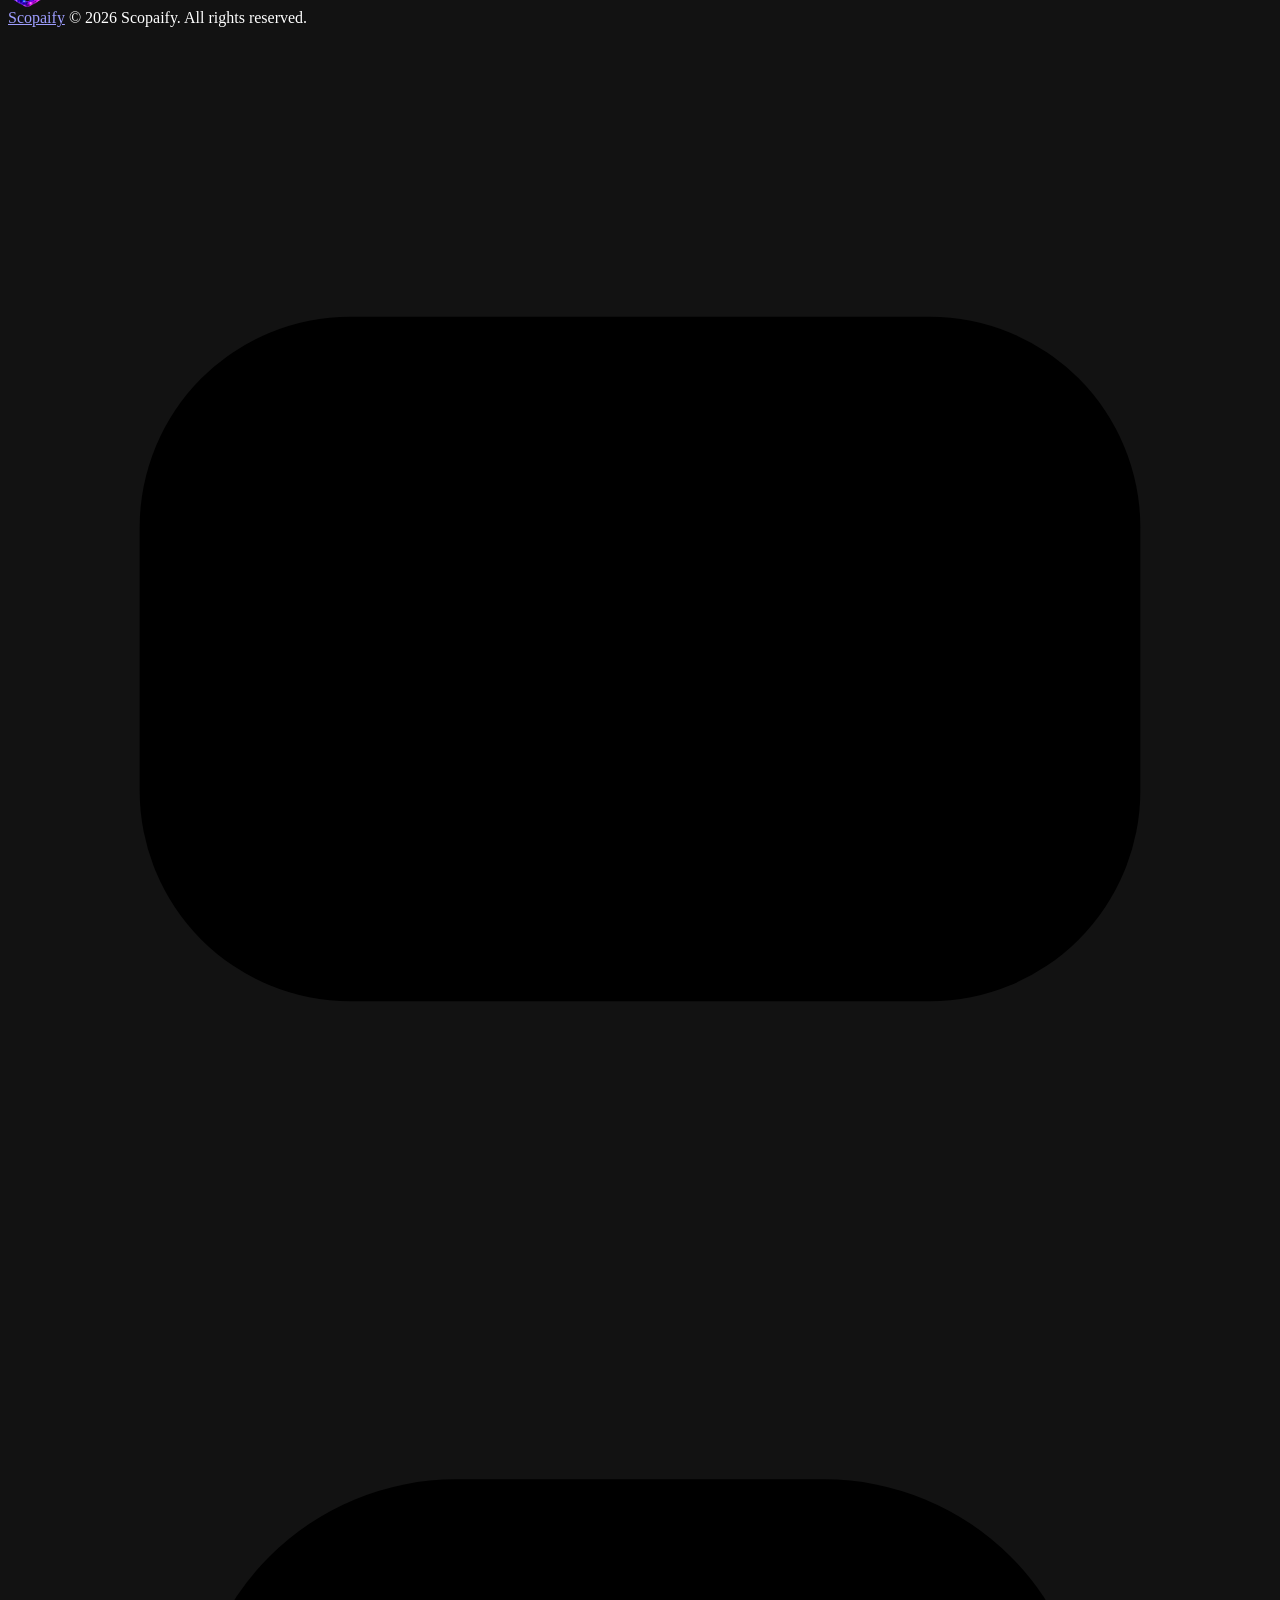
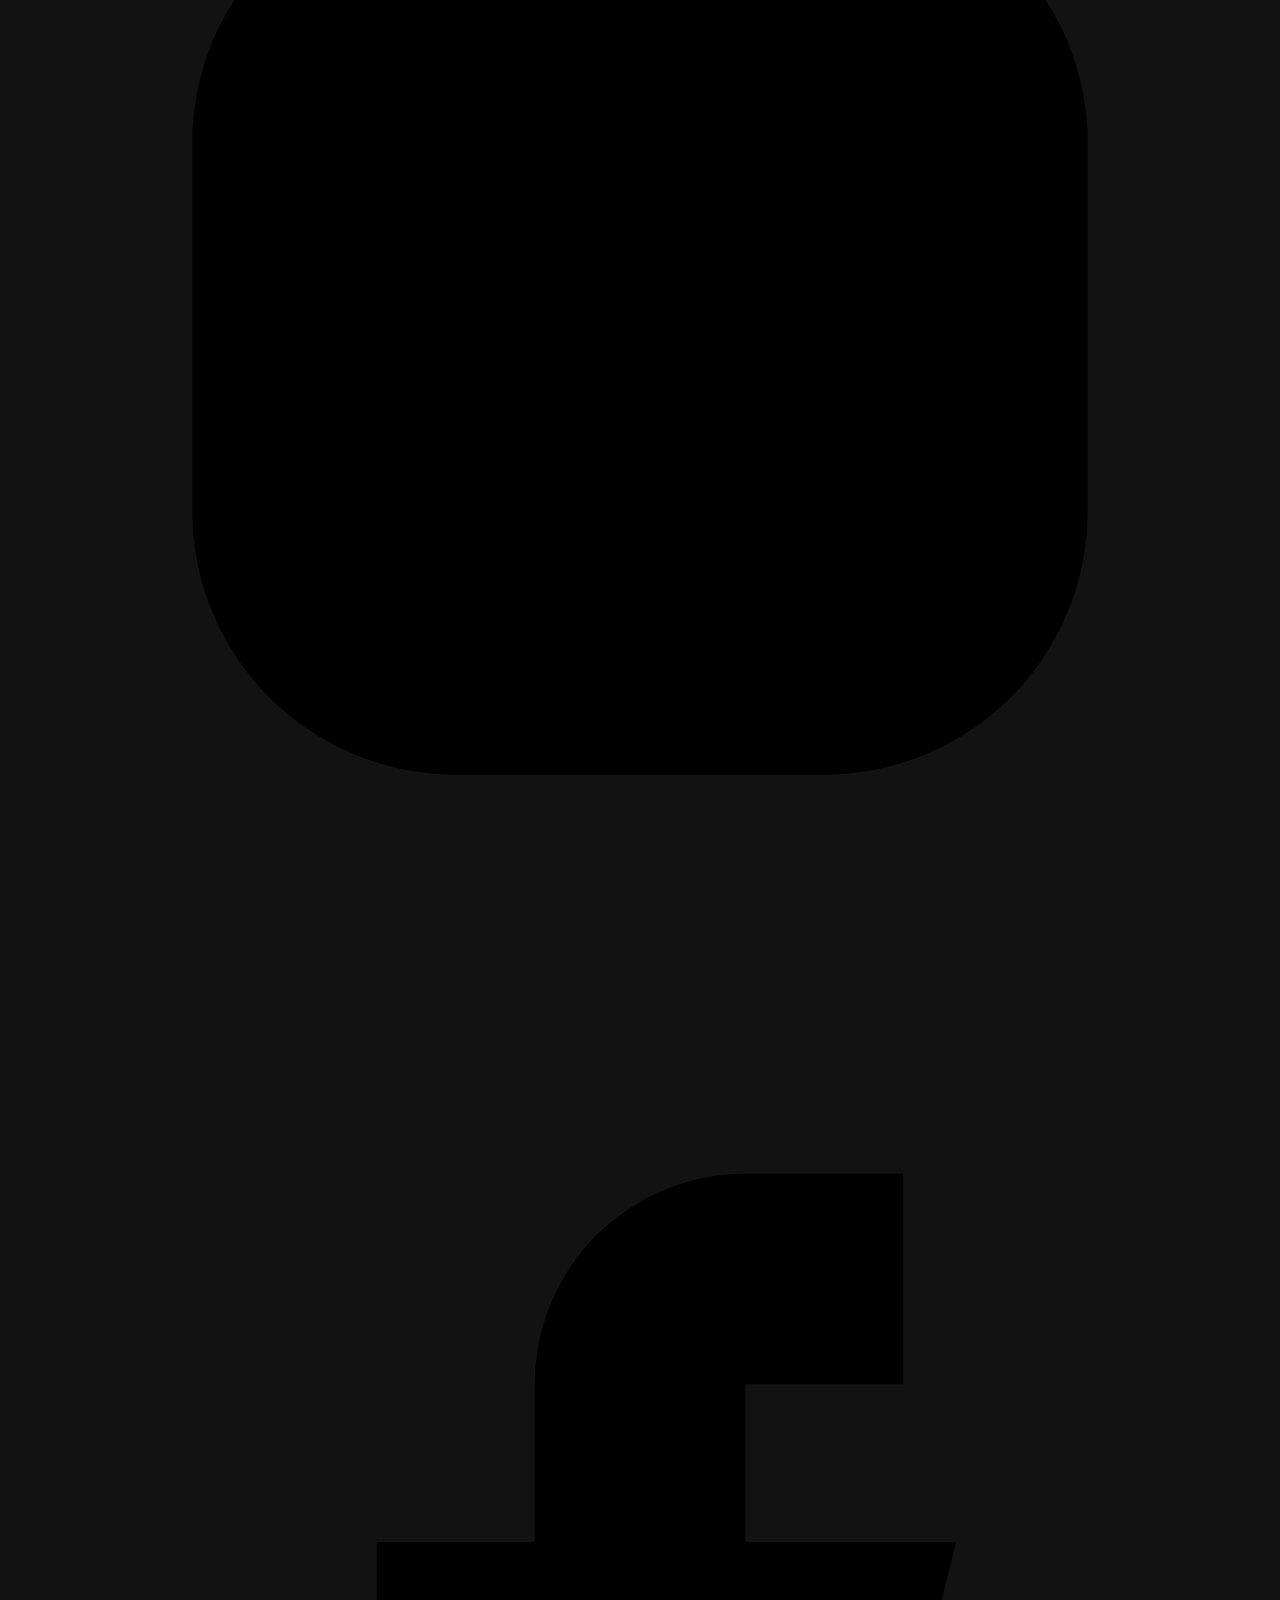
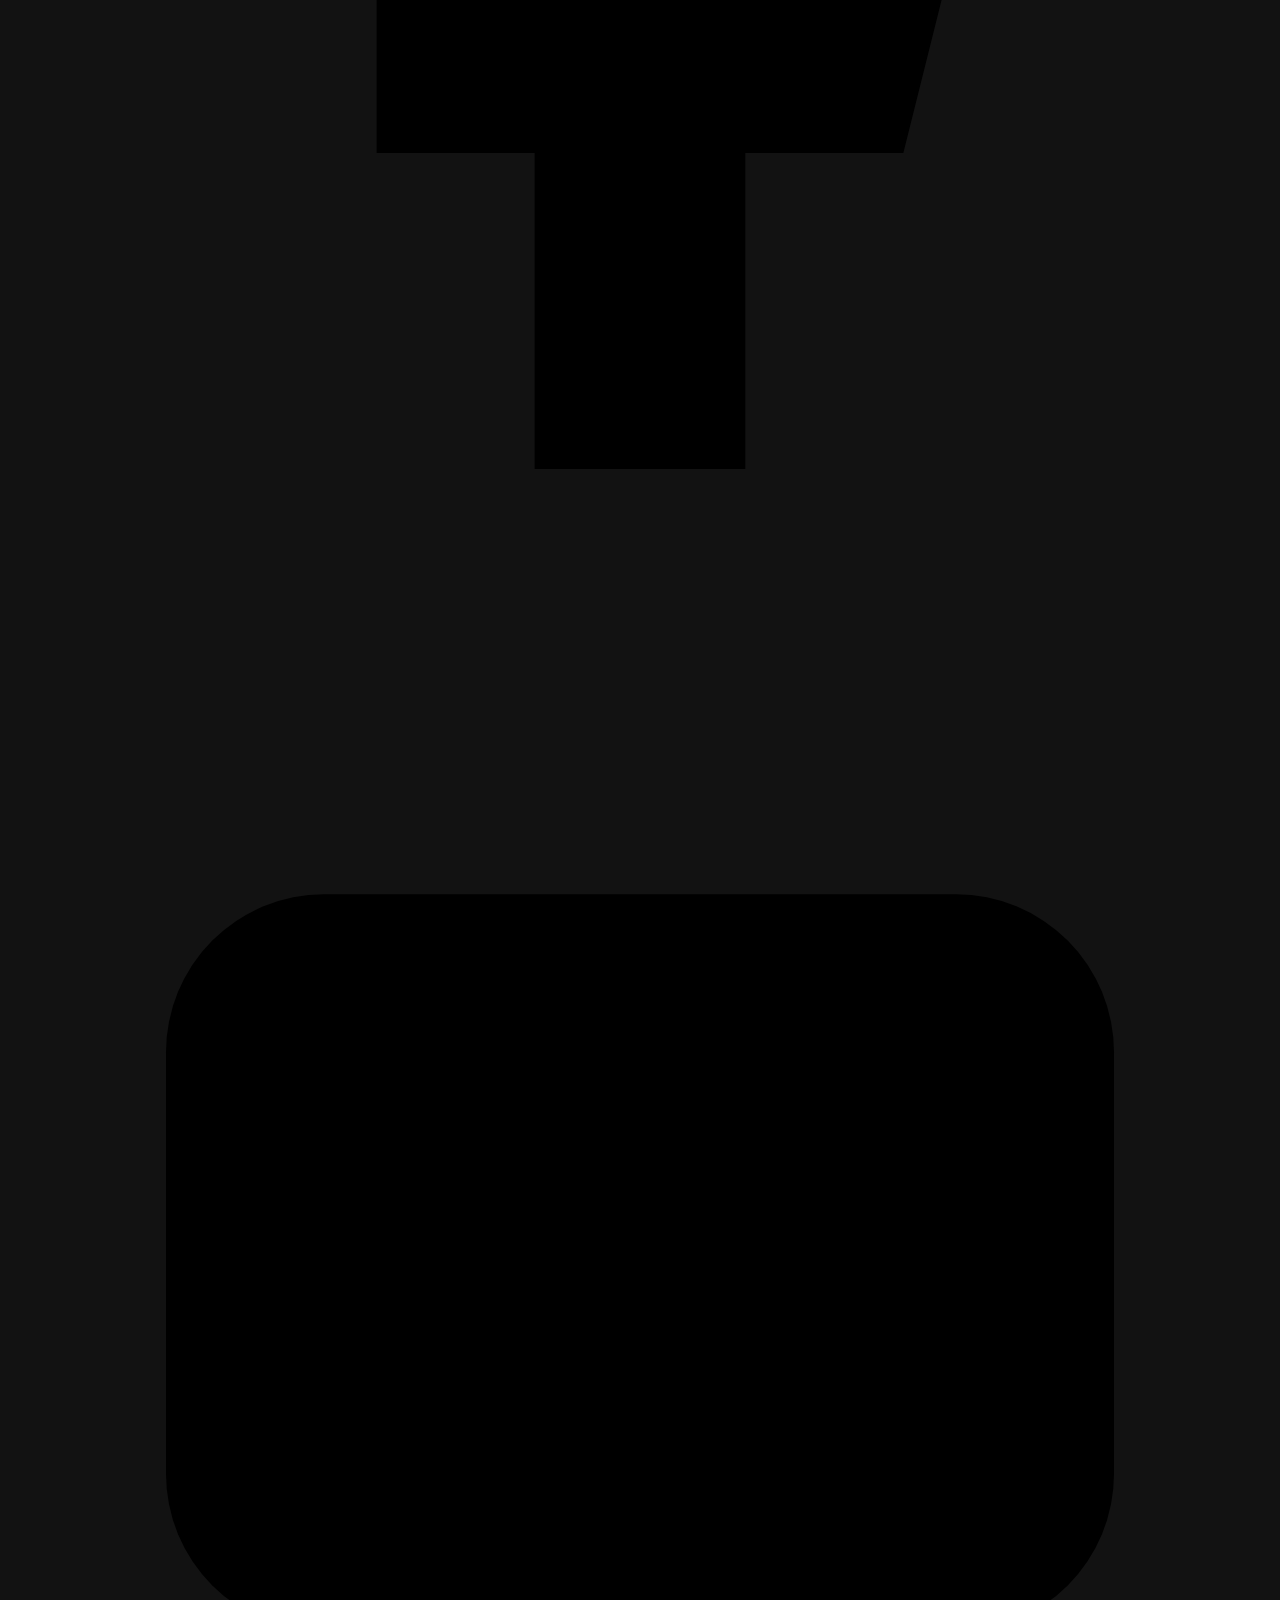
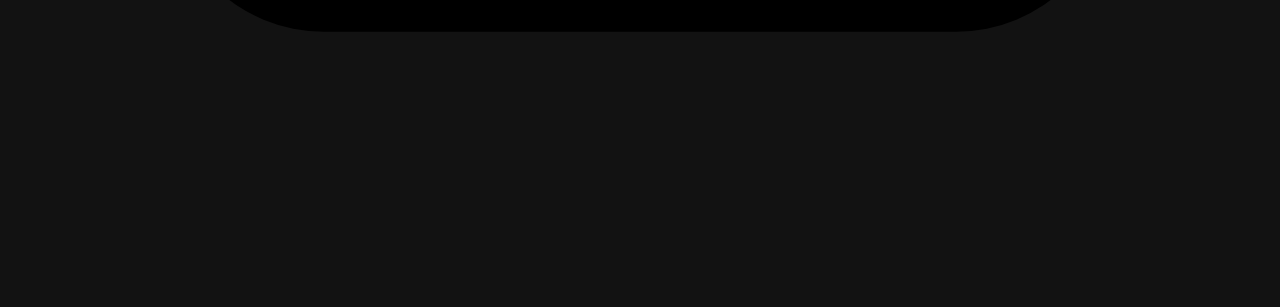
==== commit b852039f: "updated the html, css, and js, add logo" ====
--- a/index.html
+++ b/index.html
@@ -6,18 +6,18 @@
       name="viewport"
       content="width=device-width, initial-scale=1, viewport-fit=cover"
     />
-    <title>
-      Scopaify Growth System | HVAC Companies Growth System – Websites That Ring
-      Your Phone
-    </title>
+    <title>Scopaify Growth System | HVAC Websites That Ring Your Phone</title>
+
     <meta
       name="description"
-      content="The Scopaify Growth System builds HVAC Companies Growth System plan and their websites that book more service calls. Based in USA, serving HVAC companies worldwide. Domain, hosting, Google Business Profile, local SEO, video included, ETC."
-    />
+      content="Scopaify Growth System is your dedicated team for all your HVAC digital needs. Get a fast website, Google Business Profile, Domain, hosting, local SEO, and video built to ring your phone. Serving HVAC companies in USA and worldwide."
+    />
+
     <meta
       name="keywords"
-      content="HVAC website design, HVAC web design Portland Oregon, HVAC SEO, HVAC marketing, HVAC local SEO, HVAC Google Business Profile, HVAC lead generation"
-    />
+      content="HVAC web development, HVAC web development agency, HVAC website design, HVAC web design agency, HVAC SEO, HVAC marketing, websites for HVAC contractors, HVAC local SEO, HVAC local SEO services, HVAC Google Business Profile, HVAC lead generation, HVAC lead generation website"
+    />
+
     <meta
       name="robots"
       content="index, follow, max-image-preview:large, max-snippet:-1"
@@ -42,9 +42,13 @@
     />
     <meta
       property="og:description"
-      content="One dedicated team for your HVAC site, domain, hosting, Google Business Profile and video. Based in Portland, Oregon. Serving HVAC companies worldwide."
+      content="One dedicated team for your HVAC site, domain, hosting, Google Business Profile and video. Serving HVAC companies in USA and worldwide."
     />
     <meta property="og:url" content="https://scopaify.com/" />
+    <meta
+      property="og:image"
+      content="https://scopaify.com/img/favicon-512.png"
+    />
     <meta name="twitter:card" content="summary_large_image" />
     <meta
       name="twitter:title"
@@ -52,10 +56,9 @@
     />
     <meta
       name="twitter:description"
-      content="HVAC websites with click-to-call, local SEO and video. Portland, Oregon and worldwide."
-    />
-    <link rel="icon" type="image/svg+xml" href="images/logo.svg" />
-    <link rel="icon" href="images/favicon.ico" sizes="any" />
+      content="HVAC websites with click-to-call, local SEO and video. In USA and worldwide."
+    />
+    <link rel="icon" href="/img/favicon.ico" sizes="any" />
     <link
       rel="icon"
       type="image/png"
@@ -81,6 +84,7 @@
       href="https://fonts.googleapis.com/css2?family=Inter:wght@400;500;600&family=Montserrat:wght@700;800&display=swap"
       rel="stylesheet"
     />
+
     <script type="application/ld+json">
       {
         "@context": "https://schema.org",
@@ -92,12 +96,13 @@
             "url": "https://scopaify.com/",
             "email": "hello@scopaify.com",
             "description": "Website design, local SEO, Google Business Profile setup and video for HVAC companies.",
+            "logo": "https://scopaify.com/images/logo.png",
             "slogan": "Scopaify Growth System",
             "alternateName": "Scopaify Growth System",
             "address": {
               "@type": "PostalAddress",
-              "addressLocality": "Portland",
-              "addressRegion": "OR",
+              <!-- "addressLocality": "Portland", -->
+              <!-- "addressRegion": "OR", -->
               "addressCountry": "US"
             },
             "geo": {
@@ -106,14 +111,13 @@
               "longitude": -122.6784
             },
             "areaServed": [
-              <!-- { "@type": "City", "name": "Portland, Oregon" },
-              { "@type": "State", "name": "Oregon" }, -->
               { "@type": "Country", "name": "United States" },
               { "@type": "Place", "name": "Worldwide" }
             ],
             "knowsAbout": [
-              "HVAC Growth System and website design",
+              "HVAC website design",
               "Local SEO",
+              "HVAC lead generation website",
               "Google Business Profile",
               "HVAC marketing"
             ],
@@ -180,25 +184,34 @@
         ]
       }
     </script>
-    <link rel="stylesheet" href="/css/main.css" />
+    <link rel="stylesheet" href="css/style.css" />
   </head>
   <body>
     <header>
       <div class="wrap">
         <a class="brand" href="#top" aria-label="Scopaify home"
           ><img
-            src="img/galaxy.png"
+            src="/img/logo.png"
             width="38"
             height="38"
             alt="Scopaify logo"
-            style="border-radius: 50%; display: block"
+            style="display: block"
           />Scopaify</a
         >
-        <nav aria-label="Main">
+        <nav id="nav" aria-label="Main">
           <a href="#packages">Packages</a
           ><a href="#structures">Website structures</a
           ><a class="btn" href="#top" data-hero>Yes, I want more calls</a>
         </nav>
+        <button
+          class="menu"
+          type="button"
+          aria-label="Open menu"
+          aria-expanded="false"
+          aria-controls="nav"
+        >
+          <span></span><span></span><span></span>
+        </button>
       </div>
     </header>
     <main id="top">
@@ -563,11 +576,11 @@
         <a class="brand" href="#top" aria-label="Scopaify home"
           ><img
             id="fimg"
-            src="/img/galaxy.png"
+            src="/img/logo.png"
             width="38"
             height="38"
             alt="Scopaify logo"
-            style="border-radius: 50%; display: block"
+            style="display: block"
           />Scopaify</a
         >
         <span class="copy">© 2026 Scopaify. All rights reserved.</span>
@@ -597,6 +610,6 @@
         </div>
       </div>
     </footer>
-    <script src="/js/main.js" defer></script>
+    <script src="js/main.js" defer></script>
   </body>
 </html>
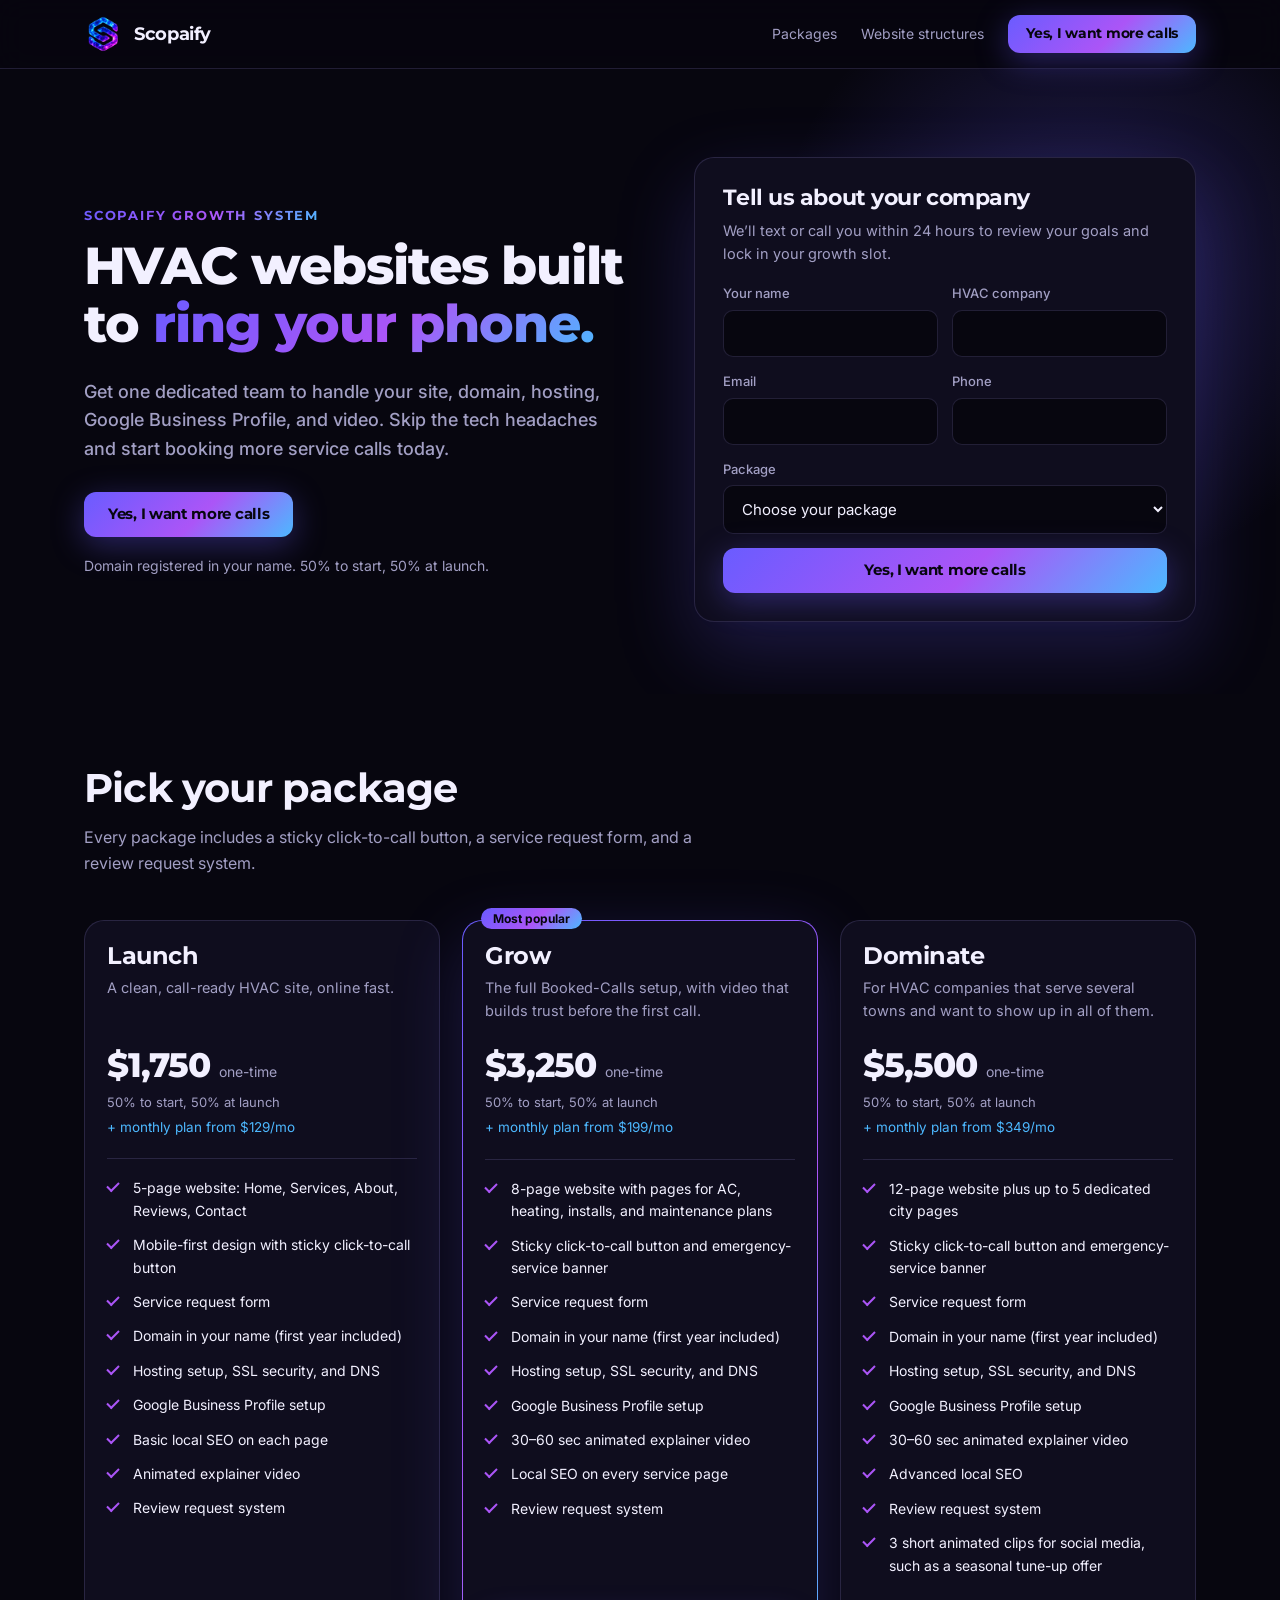
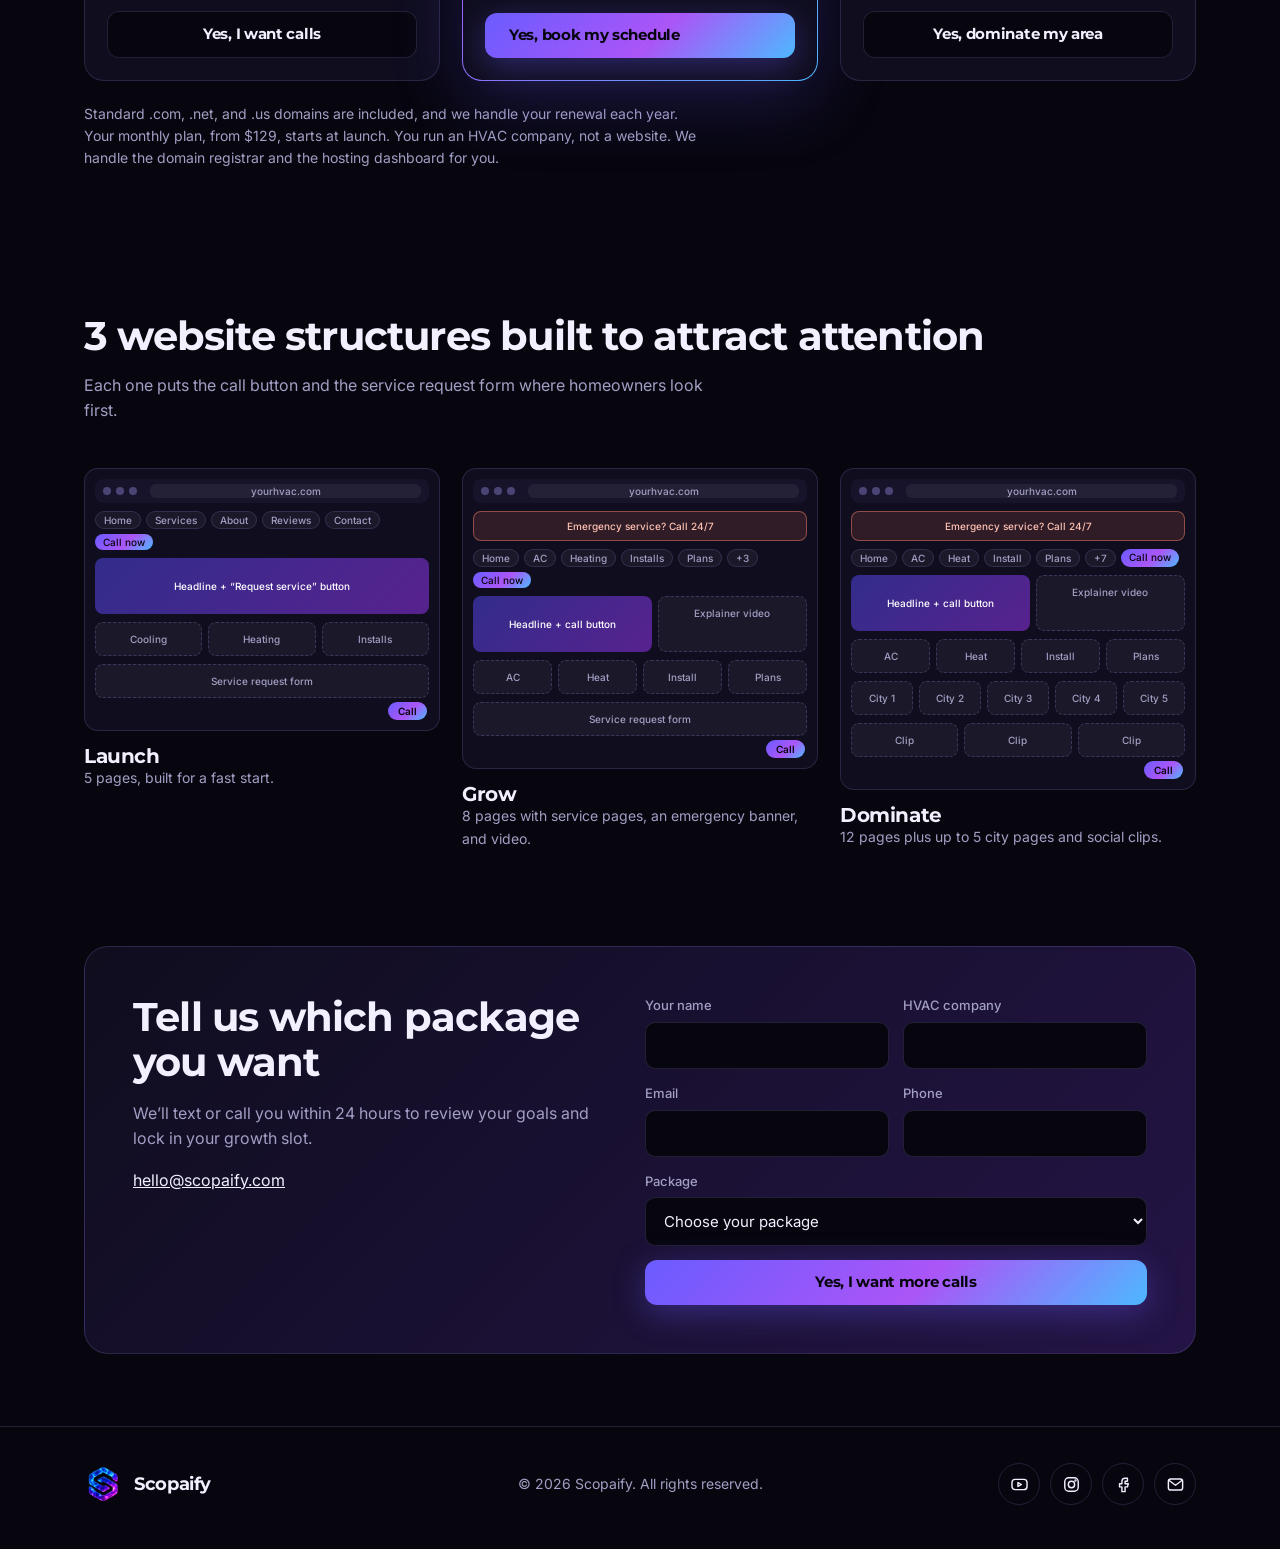
==== commit 8d011460: "fixed the css link" ====
--- a/index.html
+++ b/index.html
@@ -184,7 +184,8 @@
         ]
       }
     </script>
-    <link rel="stylesheet" href="css/style.css" />
+
+    <link rel="stylesheet" href="/css/main.css" />
   </head>
   <body>
     <header>
@@ -610,6 +611,6 @@
         </div>
       </div>
     </footer>
-    <script src="js/main.js" defer></script>
+    <script src="/js/main.js" defer></script>
   </body>
 </html>
--- a/css/main.css
+++ b/css/main.css
@@ -0,0 +1,711 @@
+/* Scopaify – style.css*/
+:root {
+  --ink: #07060f;
+  --ink2: #0f0d1e;
+  --ink3: #16132b;
+  --indigo: #6a5cff;
+  --violet: #ab55f7;
+  --sky: #4db8ff;
+  --text: #f2f0ff;
+  --muted: #a29fc4;
+  --line: rgba(171, 163, 255, 0.16);
+  --grad: linear-gradient(135deg, #6a5cff 0%, #ab55f7 55%, #4db8ff 100%);
+  --glow: linear-gradient(
+    135deg,
+    rgba(79, 70, 229, 0.55),
+    rgba(147, 51, 234, 0.55)
+  );
+}
+* {
+  box-sizing: border-box;
+  margin: 0;
+}
+html {
+  color-scheme: dark;
+  scroll-behavior: smooth;
+  scroll-padding-top: calc(80px + env(safe-area-inset-top, 0px));
+}
+body {
+  background: var(--ink);
+  color: var(--text);
+  font:
+    400 16px/1.6 Inter,
+    system-ui,
+    sans-serif;
+  overflow-x: hidden;
+  padding-bottom: env(safe-area-inset-bottom, 0px);
+}
+h1,
+h2,
+h3,
+.btn,
+.brand {
+  font-family: Montserrat, Inter, sans-serif;
+  letter-spacing: -0.02em;
+  line-height: 1.12;
+}
+.wrap {
+  max-width: 1160px;
+  margin: 0 auto;
+  padding: 0 24px;
+}
+header {
+  position: sticky;
+  top: 0;
+  z-index: 20;
+  background: rgba(7, 6, 15, 0.82);
+  backdrop-filter: blur(14px);
+  -webkit-backdrop-filter: blur(14px);
+  border-bottom: 1px solid var(--line);
+  padding-top: env(safe-area-inset-top, 0px);
+}
+header .wrap {
+  height: 68px;
+  display: flex;
+  align-items: center;
+  justify-content: space-between;
+  gap: 16px;
+}
+.brand {
+  display: flex;
+  align-items: center;
+  gap: 12px;
+  font-weight: 700;
+  font-size: 18px;
+  color: var(--text);
+  text-decoration: none;
+}
+nav {
+  display: flex;
+  align-items: center;
+  gap: 24px;
+  font-size: 14px;
+}
+nav a {
+  color: var(--muted);
+  text-decoration: none;
+}
+nav a:hover {
+  color: var(--text);
+}
+nav a.btn {
+  color: #07060f;
+}
+.btn {
+  display: inline-block;
+  border: 0;
+  cursor: pointer;
+  color: #07060f;
+  background: var(--grad);
+  font-weight: 700;
+  font-size: 15px;
+  padding: 14px 24px;
+  border-radius: 12px;
+  text-decoration: none;
+  box-shadow: 0 8px 32px rgba(106, 92, 255, 0.35);
+  transition: transform 0.2s;
+}
+.btn:hover {
+  transform: translateY(-2px);
+}
+nav .btn {
+  font-size: 14px;
+  padding: 11px 18px;
+}
+.btn.ghost {
+  color: var(--text);
+  background: var(--ink);
+  border: 1px solid var(--line);
+  box-shadow: none;
+  width: 100%;
+  text-align: center;
+}
+.btn.block {
+  width: 100%;
+}
+.hero {
+  position: relative;
+  padding: 88px 0 72px;
+}
+.hero:before {
+  content: "";
+  position: absolute;
+  width: 640px;
+  height: 640px;
+  right: -120px;
+  top: -120px;
+  background: radial-gradient(
+    circle,
+    rgba(106, 92, 255, 0.28),
+    transparent 68%
+  );
+  pointer-events: none;
+}
+.hero .wrap {
+  position: relative;
+  display: grid;
+  grid-template-columns: 1.05fr 0.95fr;
+  gap: 56px;
+  align-items: center;
+}
+.eyebrow {
+  font:
+    700 13px Montserrat,
+    Inter,
+    sans-serif;
+  letter-spacing: 0.14em;
+  text-transform: uppercase;
+  background: var(--grad);
+  -webkit-background-clip: text;
+  background-clip: text;
+  color: transparent;
+  margin-bottom: 14px;
+  display: inline-block;
+}
+h1 {
+  font-weight: 800;
+  font-size: clamp(32px, 5vw, 52px);
+}
+.hl {
+  background: var(--grad);
+  -webkit-background-clip: text;
+  background-clip: text;
+  color: transparent;
+}
+.hero p.lead {
+  font-weight: 500;
+  font-size: 18px;
+  color: var(--muted);
+  margin: 24px 0 28px;
+  max-width: 520px;
+}
+.fine {
+  font-size: 14px;
+  color: var(--muted);
+  margin-top: 18px;
+}
+.formcard {
+  background: var(--ink2);
+  border: 1px solid var(--line);
+  border-radius: 20px;
+  padding: 28px;
+  box-shadow: 0 30px 80px rgba(106, 92, 255, 0.22);
+}
+.formcard h3 {
+  font-size: 22px;
+  font-weight: 700;
+  margin-bottom: 8px;
+}
+.formcard p {
+  font-size: 14.5px;
+  color: var(--muted);
+  margin-bottom: 18px;
+}
+.row {
+  display: grid;
+  grid-template-columns: 1fr 1fr;
+  gap: 14px;
+}
+label {
+  display: block;
+  font-size: 13px;
+  font-weight: 500;
+  color: var(--muted);
+  margin-bottom: 6px;
+}
+.f {
+  margin-bottom: 14px;
+}
+input,
+select {
+  width: 100%;
+  background: var(--ink);
+  color: var(--text);
+  border: 1px solid var(--line);
+  border-radius: 10px;
+  padding: 13px 14px;
+  font:
+    400 15px Inter,
+    sans-serif;
+}
+input:focus,
+select:focus {
+  outline: 2px solid var(--indigo);
+  outline-offset: 1px;
+}
+.tried input:invalid,
+.tried select:invalid {
+  border-color: #ff7a5a;
+}
+.ok {
+  display: none;
+  margin-top: 14px;
+  padding: 12px 14px;
+  border-radius: 10px;
+  background: rgba(77, 184, 255, 0.12);
+  border: 1px solid rgba(77, 184, 255, 0.4);
+  font-size: 14px;
+}
+section {
+  padding: 72px 0;
+}
+h2 {
+  font-weight: 700;
+  font-size: clamp(28px, 4vw, 40px);
+}
+.intro {
+  max-width: 640px;
+  color: var(--muted);
+  margin: 14px 0 44px;
+}
+.grid {
+  display: grid;
+  grid-template-columns: repeat(3, 1fr);
+  gap: 22px;
+}
+.card {
+  position: relative;
+  background: var(--ink2);
+  border: 1px solid var(--line);
+  border-radius: 20px;
+  padding: 22px;
+  display: flex;
+  flex-direction: column;
+}
+.card.pop {
+  border-color: transparent;
+  background:
+    linear-gradient(var(--ink2), var(--ink2)) padding-box,
+    var(--grad) border-box;
+  border: 1px solid transparent;
+  box-shadow: 0 20px 70px rgba(106, 92, 255, 0.22);
+}
+.tag {
+  position: absolute;
+  top: -13px;
+  left: 18px;
+  color: #07060f;
+  background: var(--grad);
+  font: 700 12px Inter;
+  padding: 3px 12px;
+  border-radius: 99px;
+}
+.card h3 {
+  font-size: 24px;
+  font-weight: 700;
+}
+.card .sub {
+  font-size: 14.5px;
+  color: var(--muted);
+  margin: 6px 0 22px;
+  min-height: 46px;
+}
+.price {
+  font: 800 34px Montserrat;
+  letter-spacing: -0.03em;
+}
+.price small {
+  font: 400 14px Inter;
+  color: var(--muted);
+  letter-spacing: 0;
+}
+.split {
+  font-size: 13px;
+  color: var(--muted);
+  margin-top: 6px;
+}
+.mo {
+  font-size: 13.5px;
+  color: var(--sky);
+  margin: 4px 0 20px;
+}
+ul {
+  list-style: none;
+  padding: 18px 0 0;
+  margin: 0 0 22px;
+  border-top: 1px solid var(--line);
+  flex: 1;
+}
+li {
+  position: relative;
+  padding-left: 26px;
+  font-size: 14px;
+  margin-bottom: 12px;
+}
+li:before {
+  content: "";
+  position: absolute;
+  left: 0;
+  top: 5px;
+  width: 10px;
+  height: 5px;
+  border-left: 2px solid var(--violet);
+  border-bottom: 2px solid var(--violet);
+  transform: rotate(-45deg);
+}
+.note {
+  max-width: 620px;
+  font-size: 14px;
+  color: var(--muted);
+  margin-top: 22px;
+}
+.wf {
+  background: var(--ink2);
+  border: 1px solid var(--line);
+  border-radius: 14px;
+  padding: 10px;
+  position: relative;
+  font: 500 10px Inter;
+  color: var(--muted);
+}
+.bar {
+  background: var(--ink3);
+  border-radius: 8px;
+  padding: 5px 8px;
+  display: flex;
+  gap: 5px;
+  align-items: center;
+  margin-bottom: 8px;
+}
+.bar i {
+  width: 8px;
+  height: 8px;
+  border-radius: 50%;
+  background: rgba(171, 163, 255, 0.35);
+}
+.bar span {
+  flex: 1;
+  background: rgba(255, 255, 255, 0.06);
+  border-radius: 6px;
+  padding: 1px 10px;
+  margin-left: 8px;
+}
+.wf div {
+  border-radius: 8px;
+  text-align: center;
+}
+.pills {
+  display: flex;
+  gap: 5px;
+  margin-bottom: 8px;
+  flex-wrap: wrap;
+}
+.pills b {
+  font-weight: 500;
+  background: rgba(255, 255, 255, 0.05);
+  border: 1px solid var(--line);
+  border-radius: 99px;
+  padding: 2px 8px;
+}
+.pills b.c,
+.call {
+  background: var(--grad);
+  color: #07060f;
+  border: 0;
+}
+.em {
+  background: rgba(255, 120, 90, 0.14);
+  border: 1px solid rgba(255, 140, 110, 0.45);
+  color: #ffc2b3;
+  padding: 8px;
+  margin-bottom: 8px;
+}
+.gl {
+  background: var(--glow);
+  color: #fff;
+  padding: 22px 8px;
+  margin-bottom: 8px;
+}
+.bx {
+  border: 1px dashed rgba(171, 163, 255, 0.22);
+  background: rgba(255, 255, 255, 0.05);
+  padding: 10px 4px;
+}
+.g {
+  display: grid;
+  gap: 6px;
+  margin-bottom: 8px;
+}
+.g2 {
+  grid-template-columns: 1.2fr 1fr;
+}
+.g3 {
+  grid-template-columns: repeat(3, 1fr);
+}
+.g4 {
+  grid-template-columns: repeat(4, 1fr);
+}
+.g5 {
+  grid-template-columns: repeat(5, 1fr);
+}
+.call {
+  position: absolute;
+  right: 12px;
+  bottom: 10px;
+  border-radius: 99px;
+  padding: 3px 10px;
+  font-weight: 600;
+}
+.wfc h3 {
+  font-size: 20px;
+  font-weight: 700;
+  margin-top: 14px;
+}
+.wfc p {
+  font-size: 14px;
+  color: var(--muted);
+}
+.inq {
+  background: linear-gradient(135deg, var(--ink2), #241446);
+  border: 1px solid var(--line);
+  border-radius: 24px;
+  padding: 48px;
+  display: grid;
+  grid-template-columns: 1fr 1.1fr;
+  gap: 56px;
+  align-items: start;
+}
+.inq p {
+  color: var(--muted);
+  margin: 16px 0;
+}
+.inq a.m {
+  color: var(--text);
+}
+footer {
+  border-top: 1px solid var(--line);
+  padding: 36px 0 44px;
+}
+footer .wrap {
+  display: grid;
+  grid-template-columns: 1fr auto 1fr;
+  align-items: center;
+  gap: 20px;
+  font-size: 14px;
+  color: var(--muted);
+}
+footer .copy {
+  text-align: center;
+}
+footer .soc {
+  justify-self: end;
+}
+
+.soc {
+  display: flex;
+  gap: 10px;
+}
+.soc a {
+  width: 42px;
+  height: 42px;
+  border-radius: 50%;
+  border: 1px solid var(--line);
+  display: grid;
+  place-items: center;
+  color: var(--text);
+}
+.soc svg {
+  width: 19px;
+  height: 19px;
+  fill: none;
+  stroke: currentColor;
+  stroke-width: 1.8;
+  stroke-linecap: round;
+  stroke-linejoin: round;
+}
+
+@media (prefers-reduced-motion: reduce) {
+  html {
+    scroll-behavior: auto;
+  }
+  .btn {
+    transition: none;
+  }
+  .btn:hover {
+    transform: none;
+  }
+}
+
+/* ===== Responsive / mobile ===== */
+.hero {
+  overflow: hidden;
+}
+body {
+  overflow-x: clip;
+}
+.wf {
+  overflow: hidden;
+}
+.menu {
+  display: none;
+  width: 44px;
+  height: 44px;
+  border: 1px solid var(--line);
+  border-radius: 12px;
+  background: var(--ink2);
+  cursor: pointer;
+  padding: 0;
+  align-items: center;
+  justify-content: center;
+  flex-direction: column;
+  gap: 5px;
+}
+.menu span {
+  display: block;
+  width: 20px;
+  height: 2px;
+  background: var(--text);
+  border-radius: 2px;
+  transition:
+    transform 0.2s,
+    opacity 0.2s;
+}
+.menu[aria-expanded="true"] span:nth-child(1) {
+  transform: translateY(7px) rotate(45deg);
+}
+.menu[aria-expanded="true"] span:nth-child(2) {
+  opacity: 0;
+}
+.menu[aria-expanded="true"] span:nth-child(3) {
+  transform: translateY(-7px) rotate(-45deg);
+}
+@media (hover: none) {
+  .btn:hover {
+    transform: none;
+  }
+}
+@media (max-width: 960px) {
+  .menu {
+    display: flex;
+  }
+  nav {
+    position: absolute;
+    top: 100%;
+    left: 0;
+    right: 0;
+    display: none;
+    flex-direction: column;
+    align-items: stretch;
+    gap: 0;
+    background: #07060f;
+    border-bottom: 1px solid var(--line);
+    padding: 6px 24px 20px;
+  }
+  nav.open {
+    display: flex;
+  }
+  nav a:not(.btn) {
+    padding: 15px 4px;
+    font-size: 16px;
+    color: var(--text);
+    border-bottom: 1px solid var(--line);
+  }
+  nav .btn {
+    margin-top: 16px;
+    text-align: center;
+    padding: 15px 18px;
+    font-size: 15px;
+  }
+  .hero {
+    padding: 52px 0 44px;
+  }
+  .hero:before {
+    width: 420px;
+    height: 420px;
+    right: -170px;
+    top: -90px;
+  }
+  .hero .wrap,
+  .inq {
+    grid-template-columns: 1fr;
+    gap: 36px;
+  }
+  .hero p.lead {
+    font-size: 17px;
+  }
+  section {
+    padding: 52px 0;
+  }
+  .intro {
+    margin-bottom: 32px;
+  }
+  .grid {
+    grid-template-columns: 1fr;
+    max-width: 560px;
+    margin-inline: auto;
+    gap: 30px;
+  }
+  .card.pop {
+    order: -1;
+  }
+  .inq {
+    padding: 32px;
+  }
+  input,
+  select {
+    font-size: 16px;
+  }
+  footer .wrap {
+    grid-template-columns: 1fr;
+    justify-items: center;
+    text-align: center;
+  }
+  footer .soc {
+    justify-self: center;
+  }
+}
+@media (max-width: 640px) {
+  .row {
+    grid-template-columns: 1fr;
+    gap: 0;
+  }
+}
+@media (max-width: 480px) {
+  .wrap {
+    padding: 0 18px;
+  }
+  nav {
+    padding-left: 18px;
+    padding-right: 18px;
+  }
+  header .wrap {
+    height: 64px;
+  }
+  .brand {
+    font-size: 17px;
+  }
+  h1 {
+    font-size: clamp(30px, 8.6vw, 40px);
+  }
+  h2 {
+    font-size: clamp(25px, 7.4vw, 32px);
+  }
+  .hero {
+    padding: 36px 0 36px;
+  }
+  .lead + .btn {
+    display: block;
+    text-align: center;
+  }
+  .formcard {
+    padding: 20px;
+    border-radius: 18px;
+  }
+  .formcard h3 {
+    font-size: 20px;
+  }
+  .inq {
+    padding: 24px 18px;
+    border-radius: 20px;
+  }
+  .card {
+    padding: 20px;
+  }
+  .price {
+    font-size: 30px;
+  }
+  .soc a {
+    width: 44px;
+    height: 44px;
+  }
+}
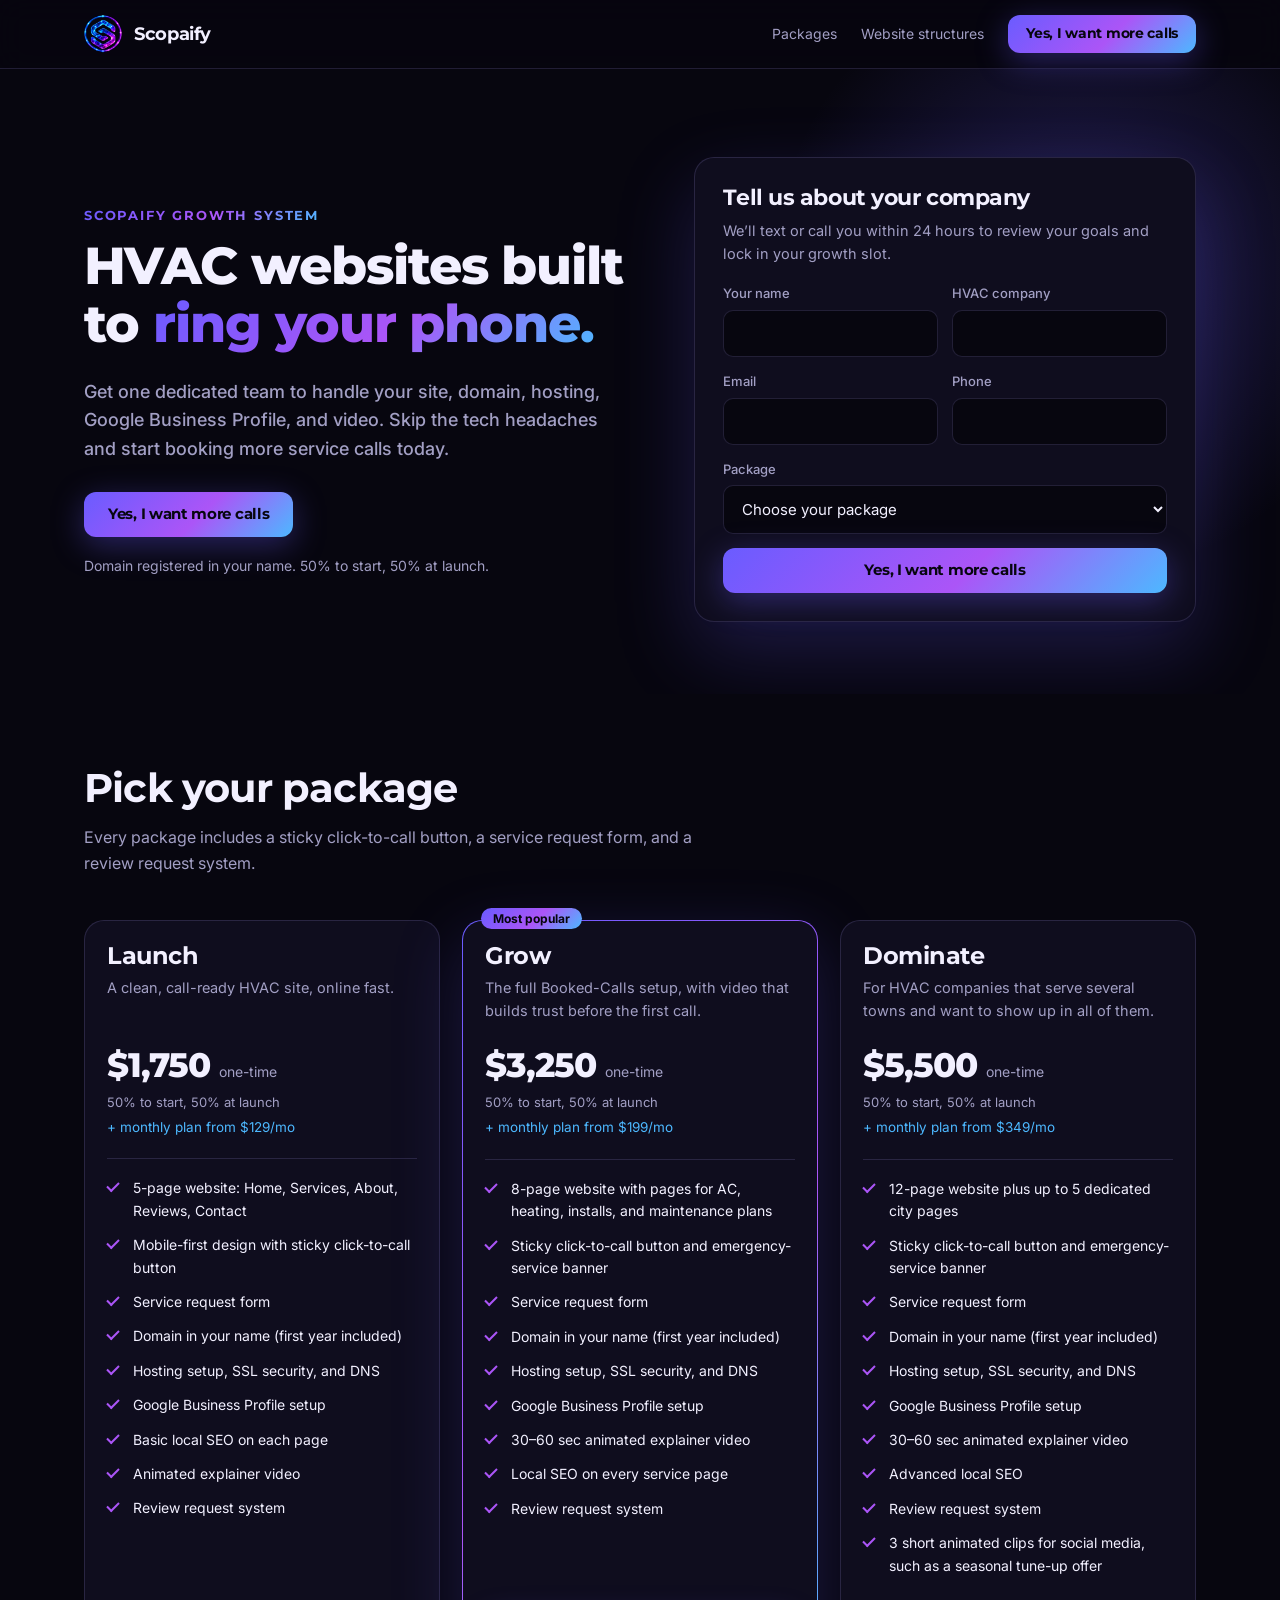
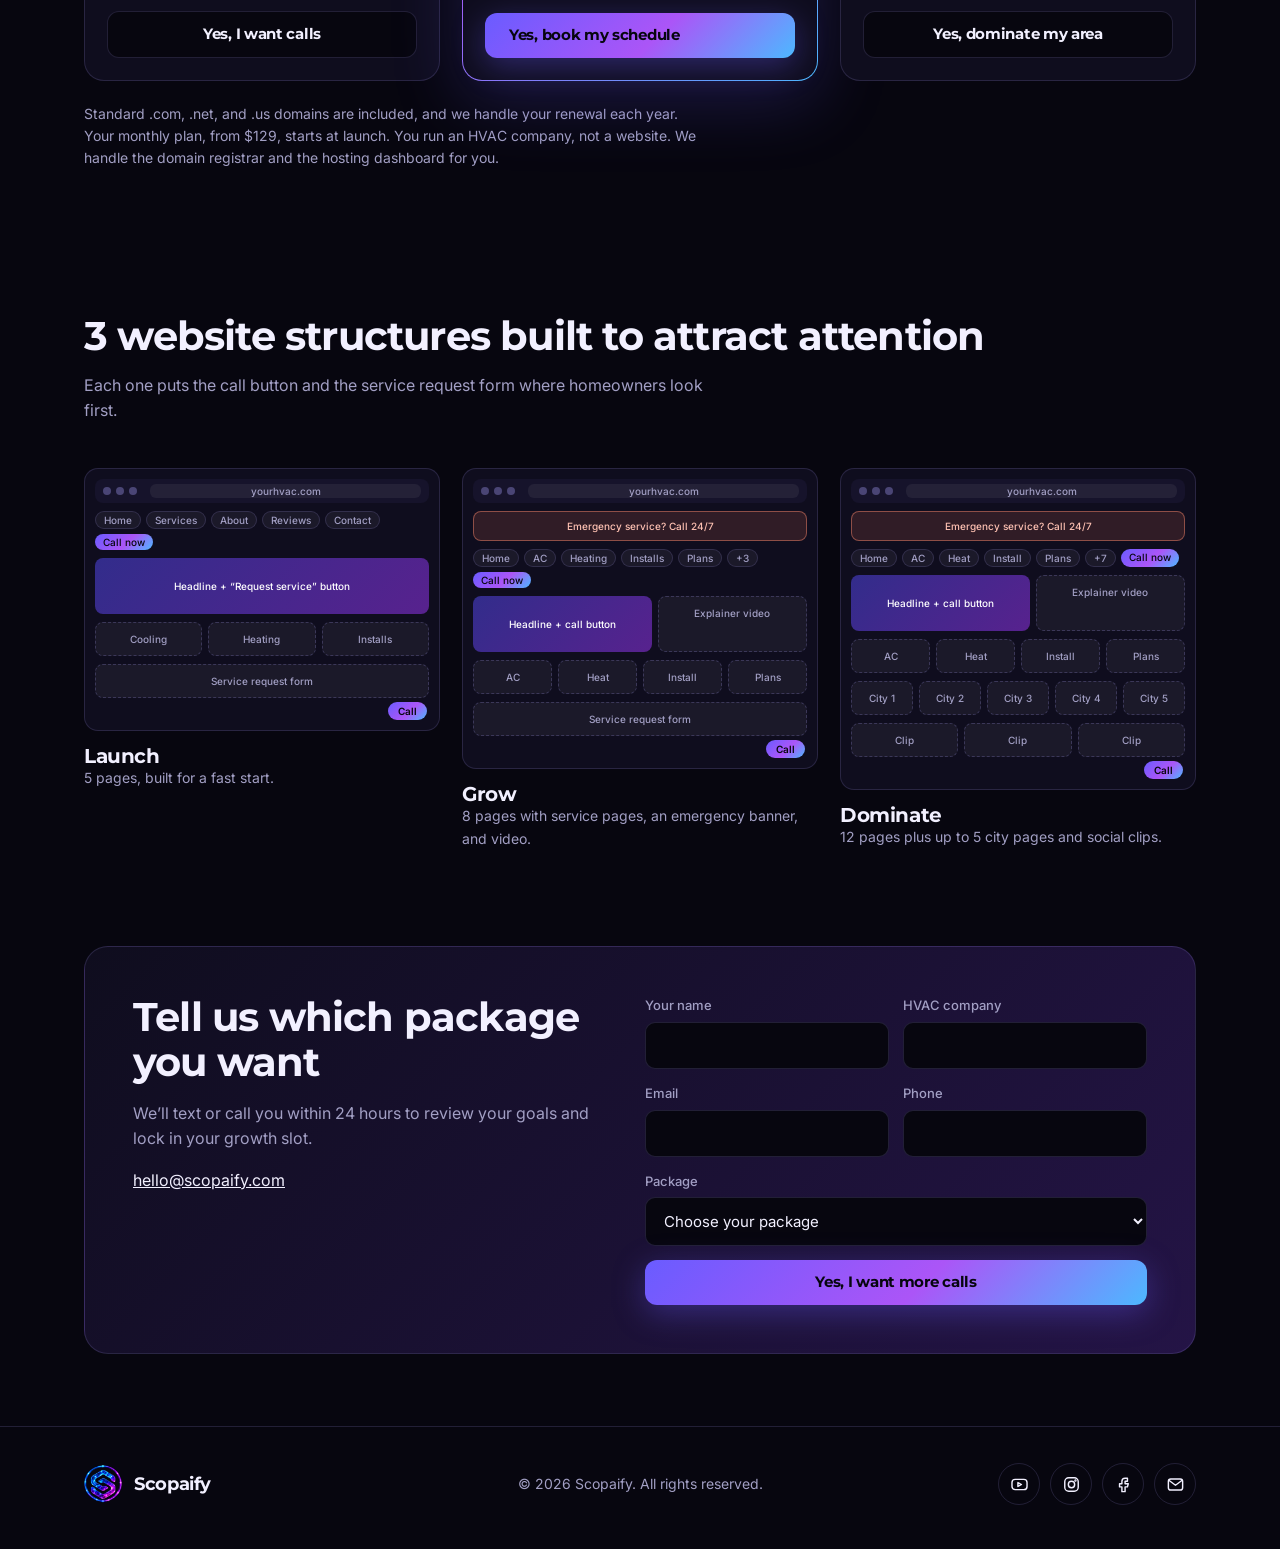
==== commit 3bd2a713: "logo change" ====
--- a/index.html
+++ b/index.html
@@ -192,7 +192,7 @@
       <div class="wrap">
         <a class="brand" href="#top" aria-label="Scopaify home"
           ><img
-            src="/img/logo.png"
+            src="/img/logo-circle.png"
             width="38"
             height="38"
             alt="Scopaify logo"
@@ -577,7 +577,7 @@
         <a class="brand" href="#top" aria-label="Scopaify home"
           ><img
             id="fimg"
-            src="/img/logo.png"
+            src="/img/logo-circle.png"
             width="38"
             height="38"
             alt="Scopaify logo"
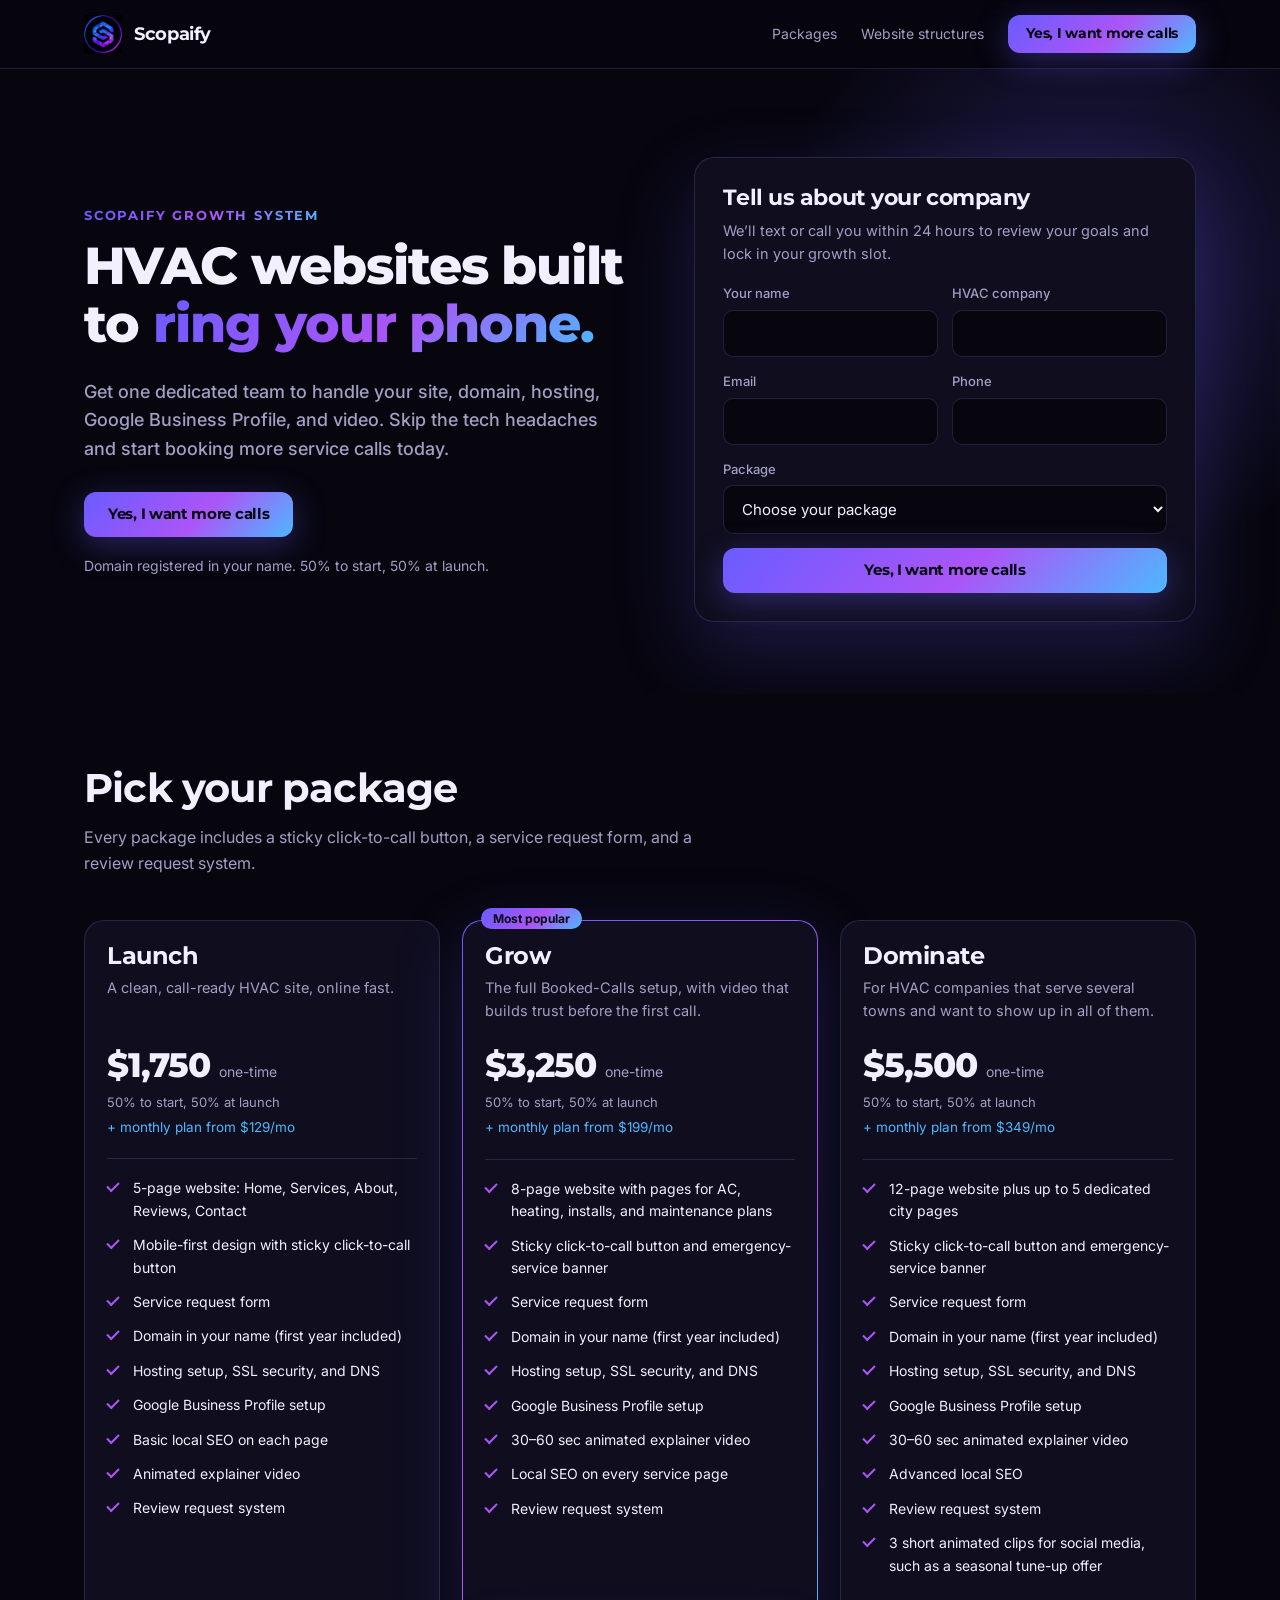
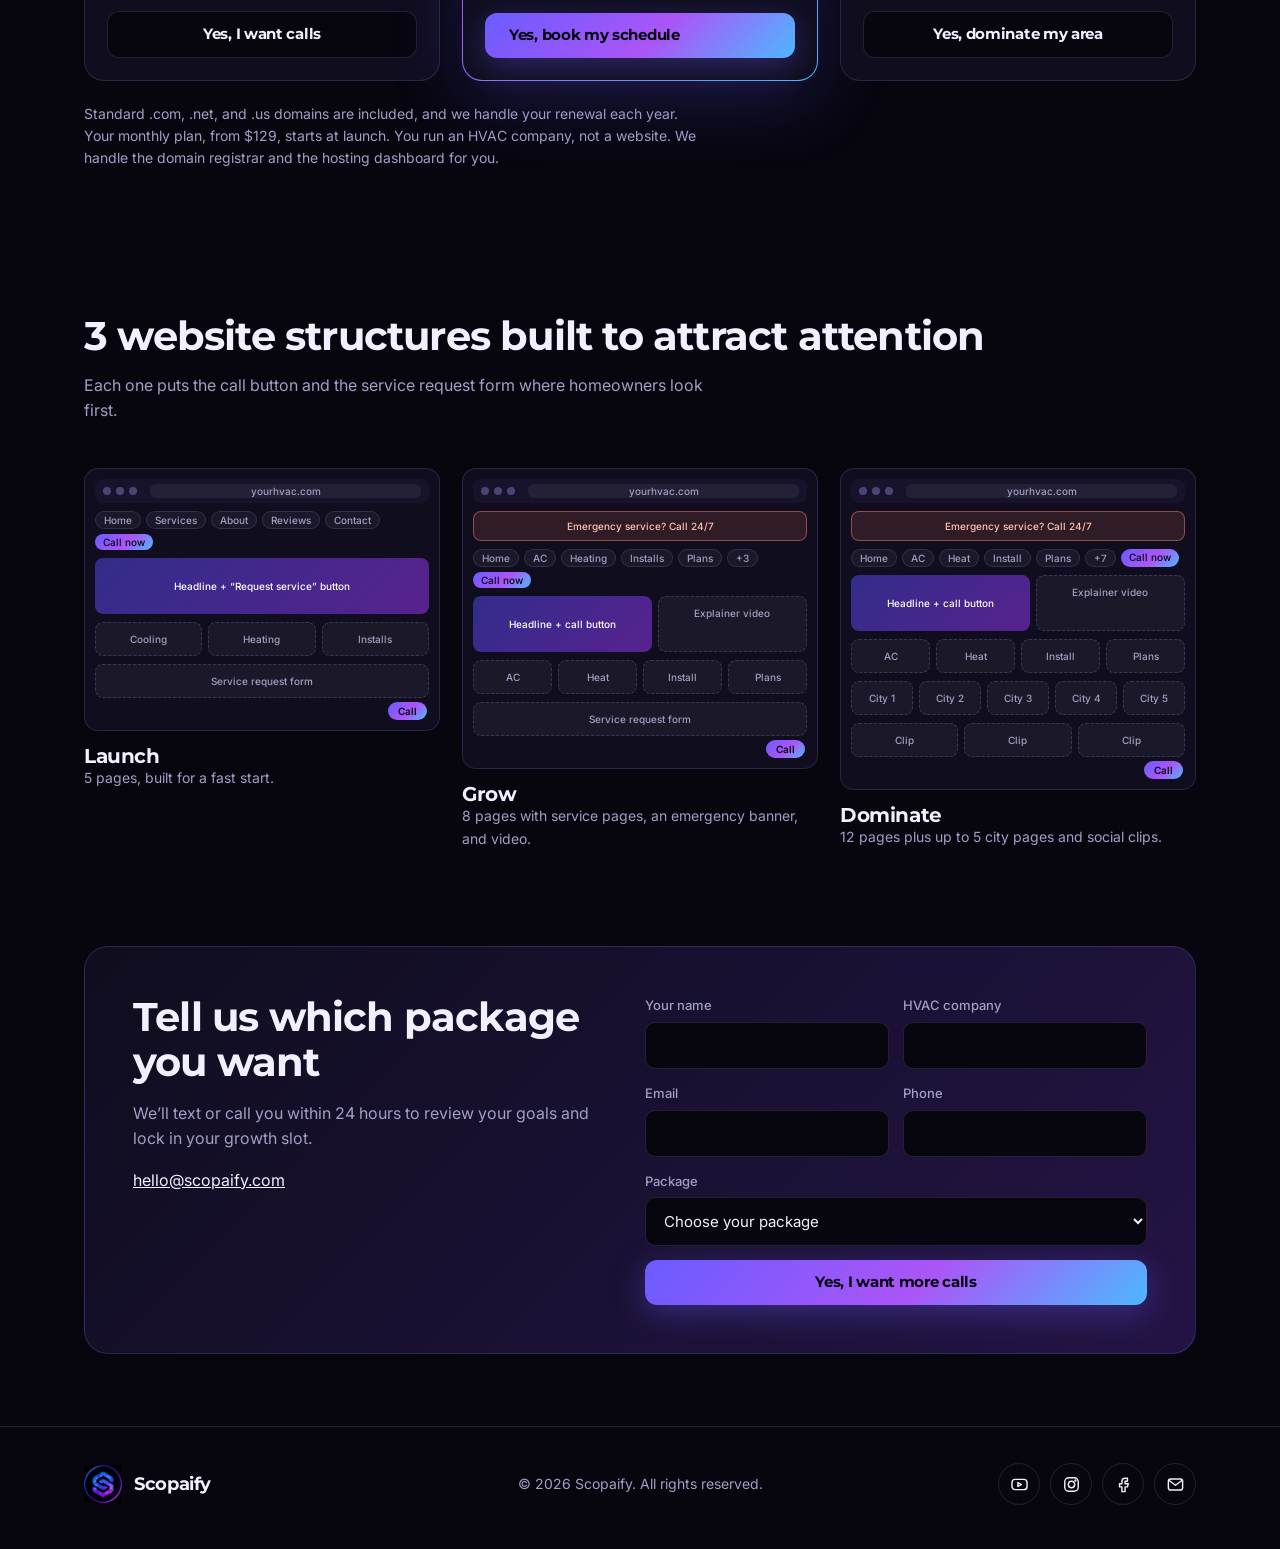
==== commit 01e76c54: "CHANDED LOGO" ====
--- a/index.html
+++ b/index.html
@@ -192,7 +192,7 @@
       <div class="wrap">
         <a class="brand" href="#top" aria-label="Scopaify home"
           ><img
-            src="/img/logo-circle.png"
+            src="/img/logo/INSTA LOGO.png"
             width="38"
             height="38"
             alt="Scopaify logo"
@@ -577,7 +577,7 @@
         <a class="brand" href="#top" aria-label="Scopaify home"
           ><img
             id="fimg"
-            src="/img/logo-circle.png"
+            src="/img/logo/INSTA LOGO.png"
             width="38"
             height="38"
             alt="Scopaify logo"
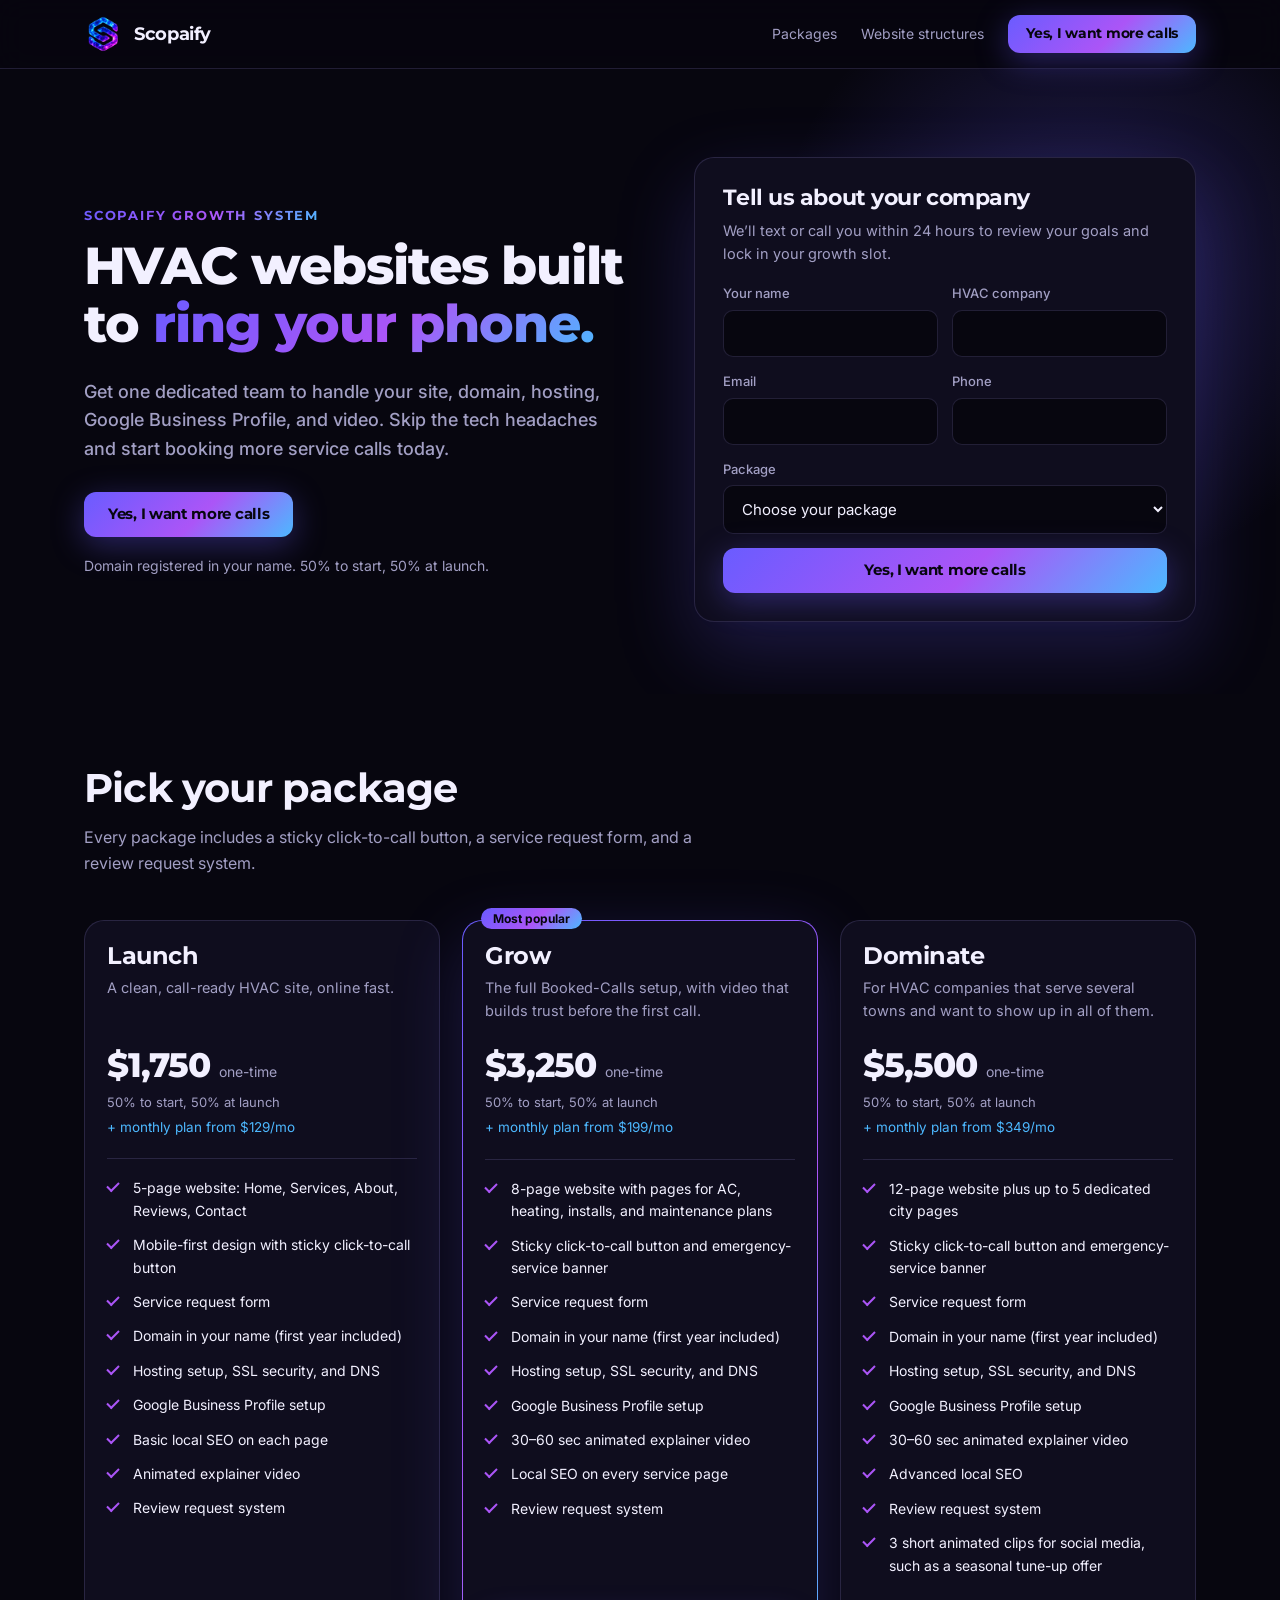
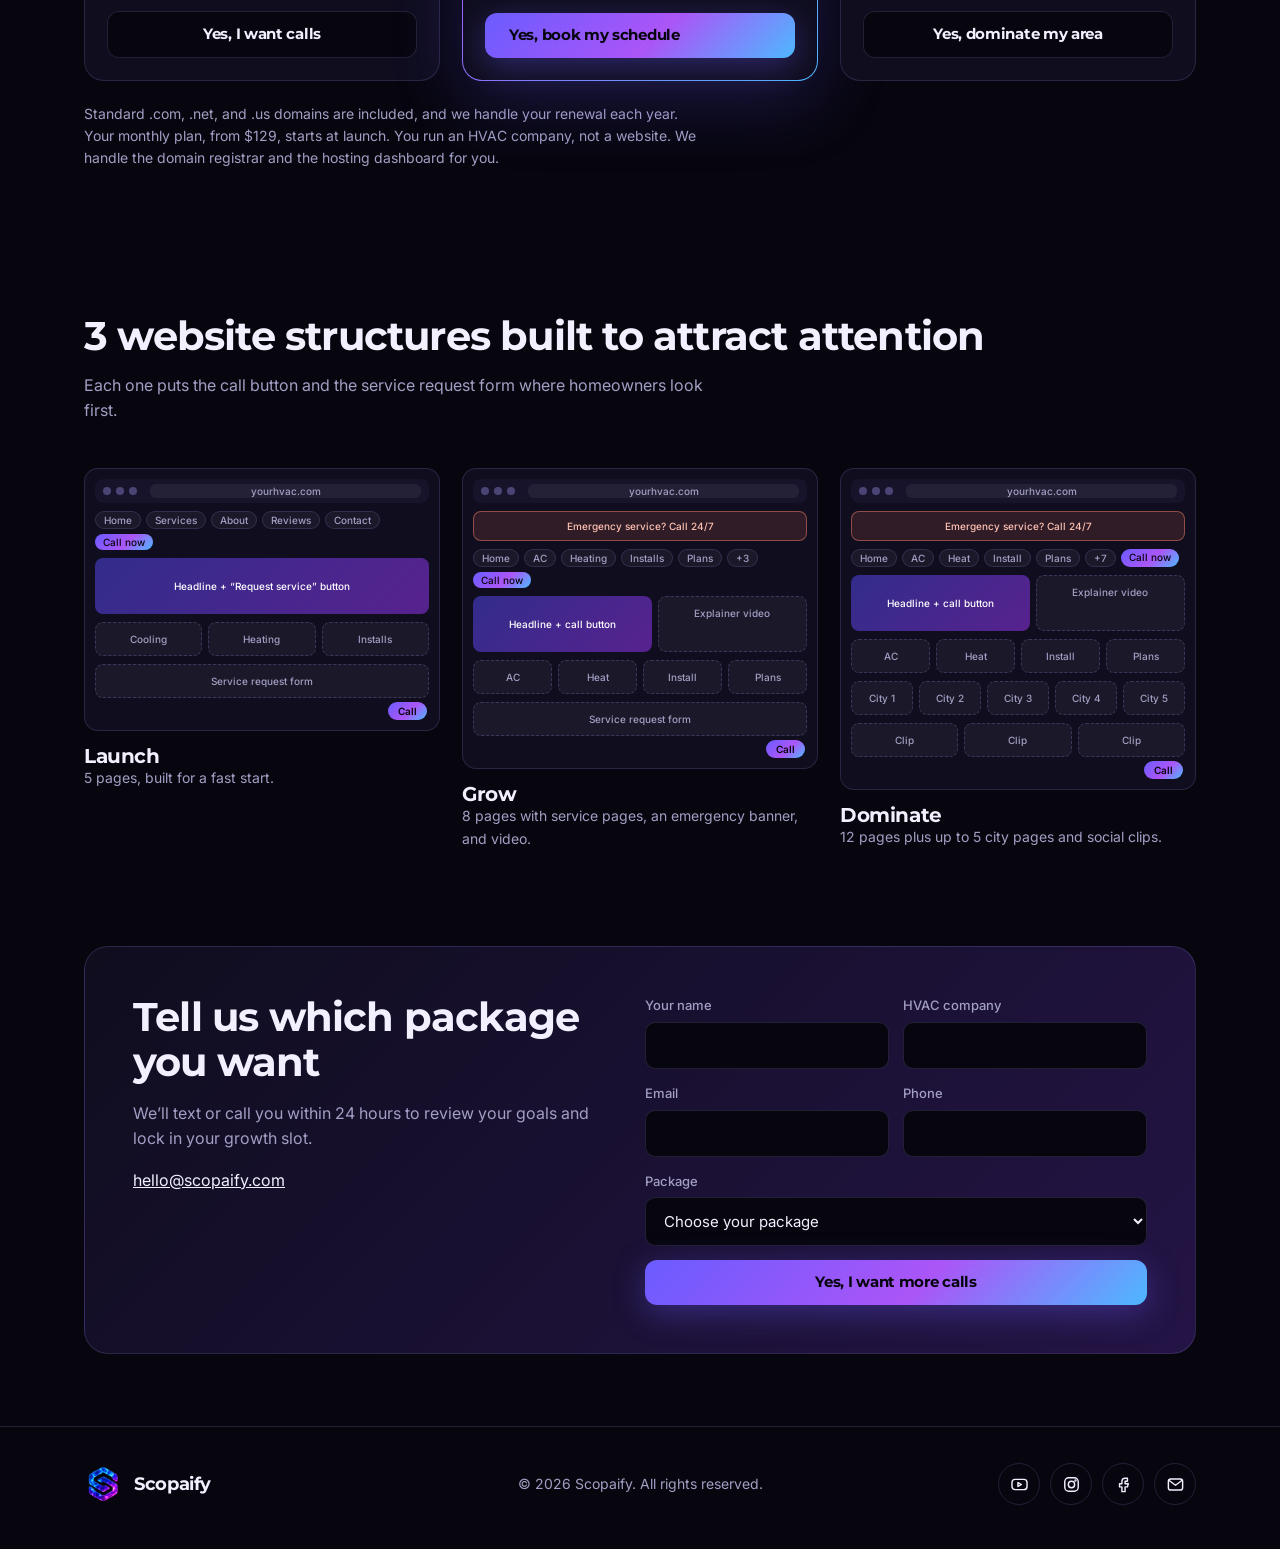
==== commit 493e6340: "change back to the old logo for now" ====
--- a/index.html
+++ b/index.html
@@ -192,7 +192,7 @@
       <div class="wrap">
         <a class="brand" href="#top" aria-label="Scopaify home"
           ><img
-            src="/img/logo/INSTA LOGO.png"
+            src="/img/logo.png"
             width="38"
             height="38"
             alt="Scopaify logo"
@@ -577,7 +577,7 @@
         <a class="brand" href="#top" aria-label="Scopaify home"
           ><img
             id="fimg"
-            src="/img/logo/INSTA LOGO.png"
+            src="/img/logo.png"
             width="38"
             height="38"
             alt="Scopaify logo"
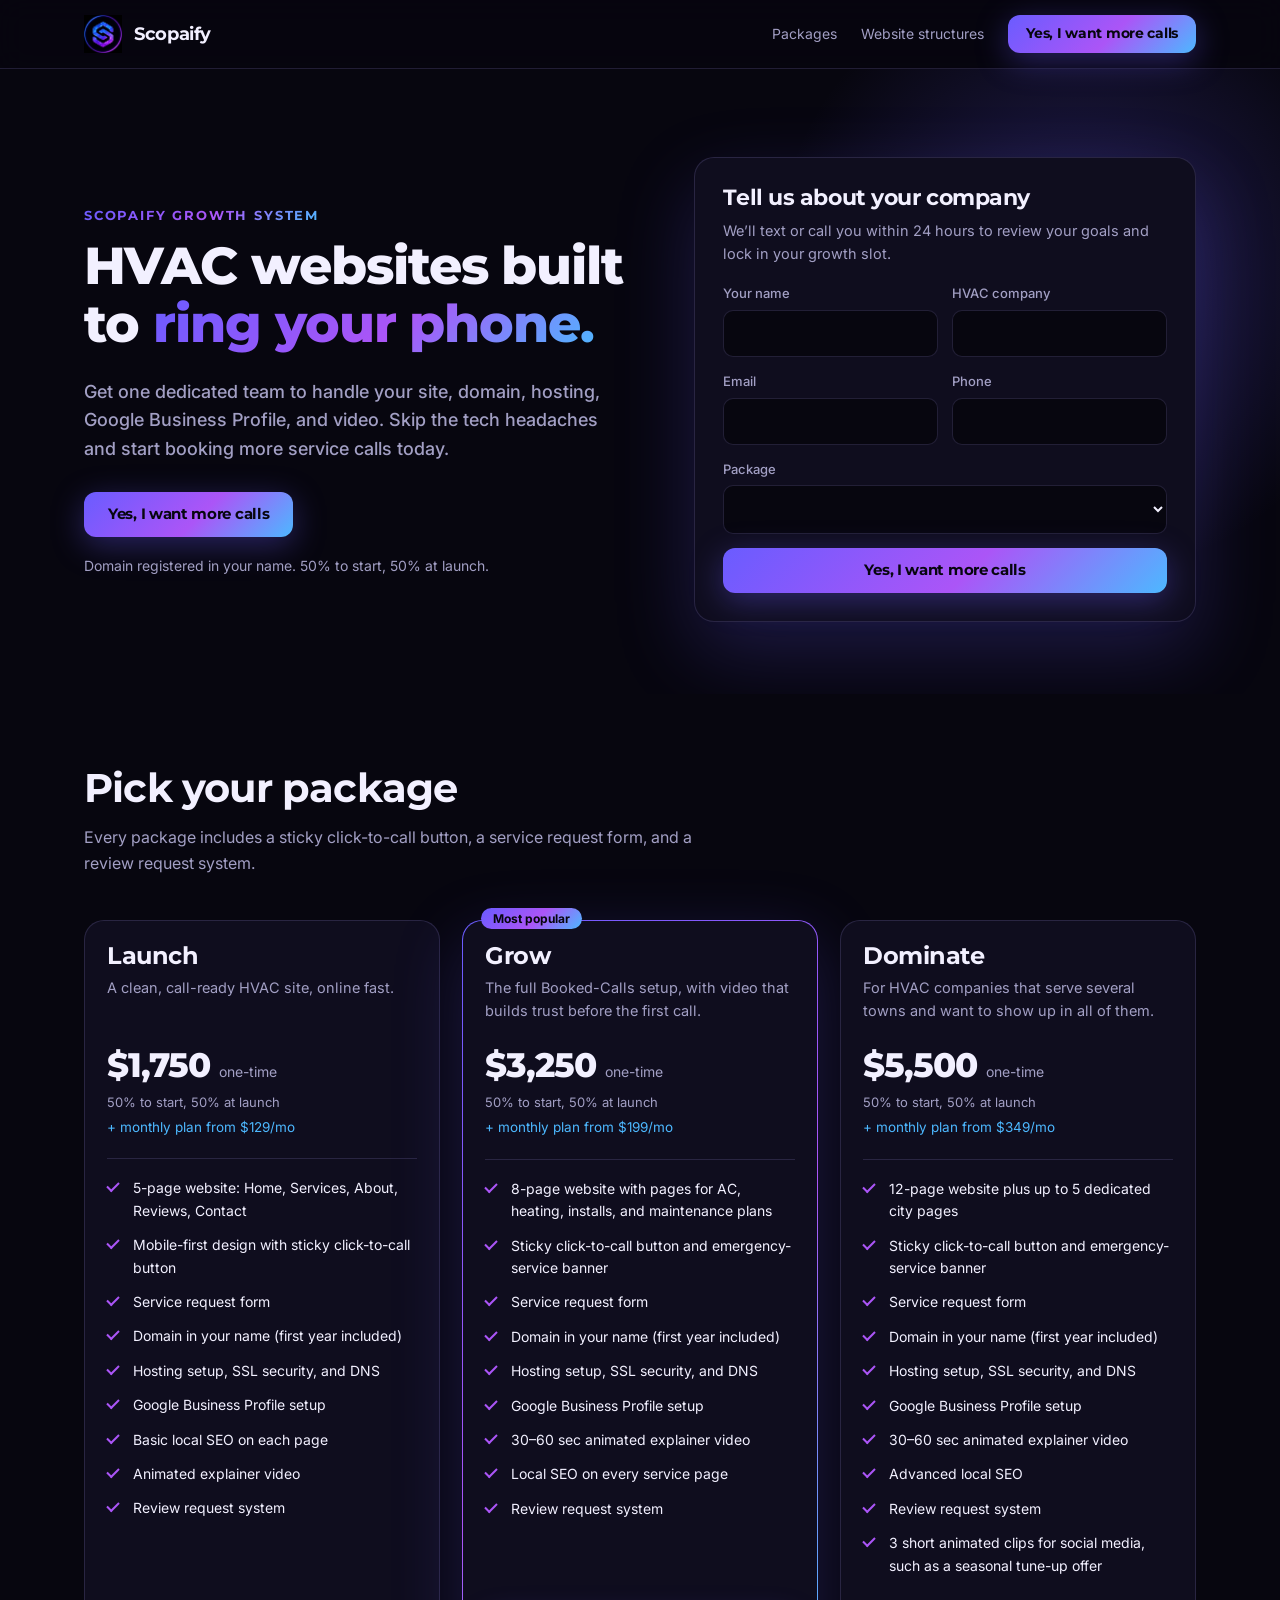
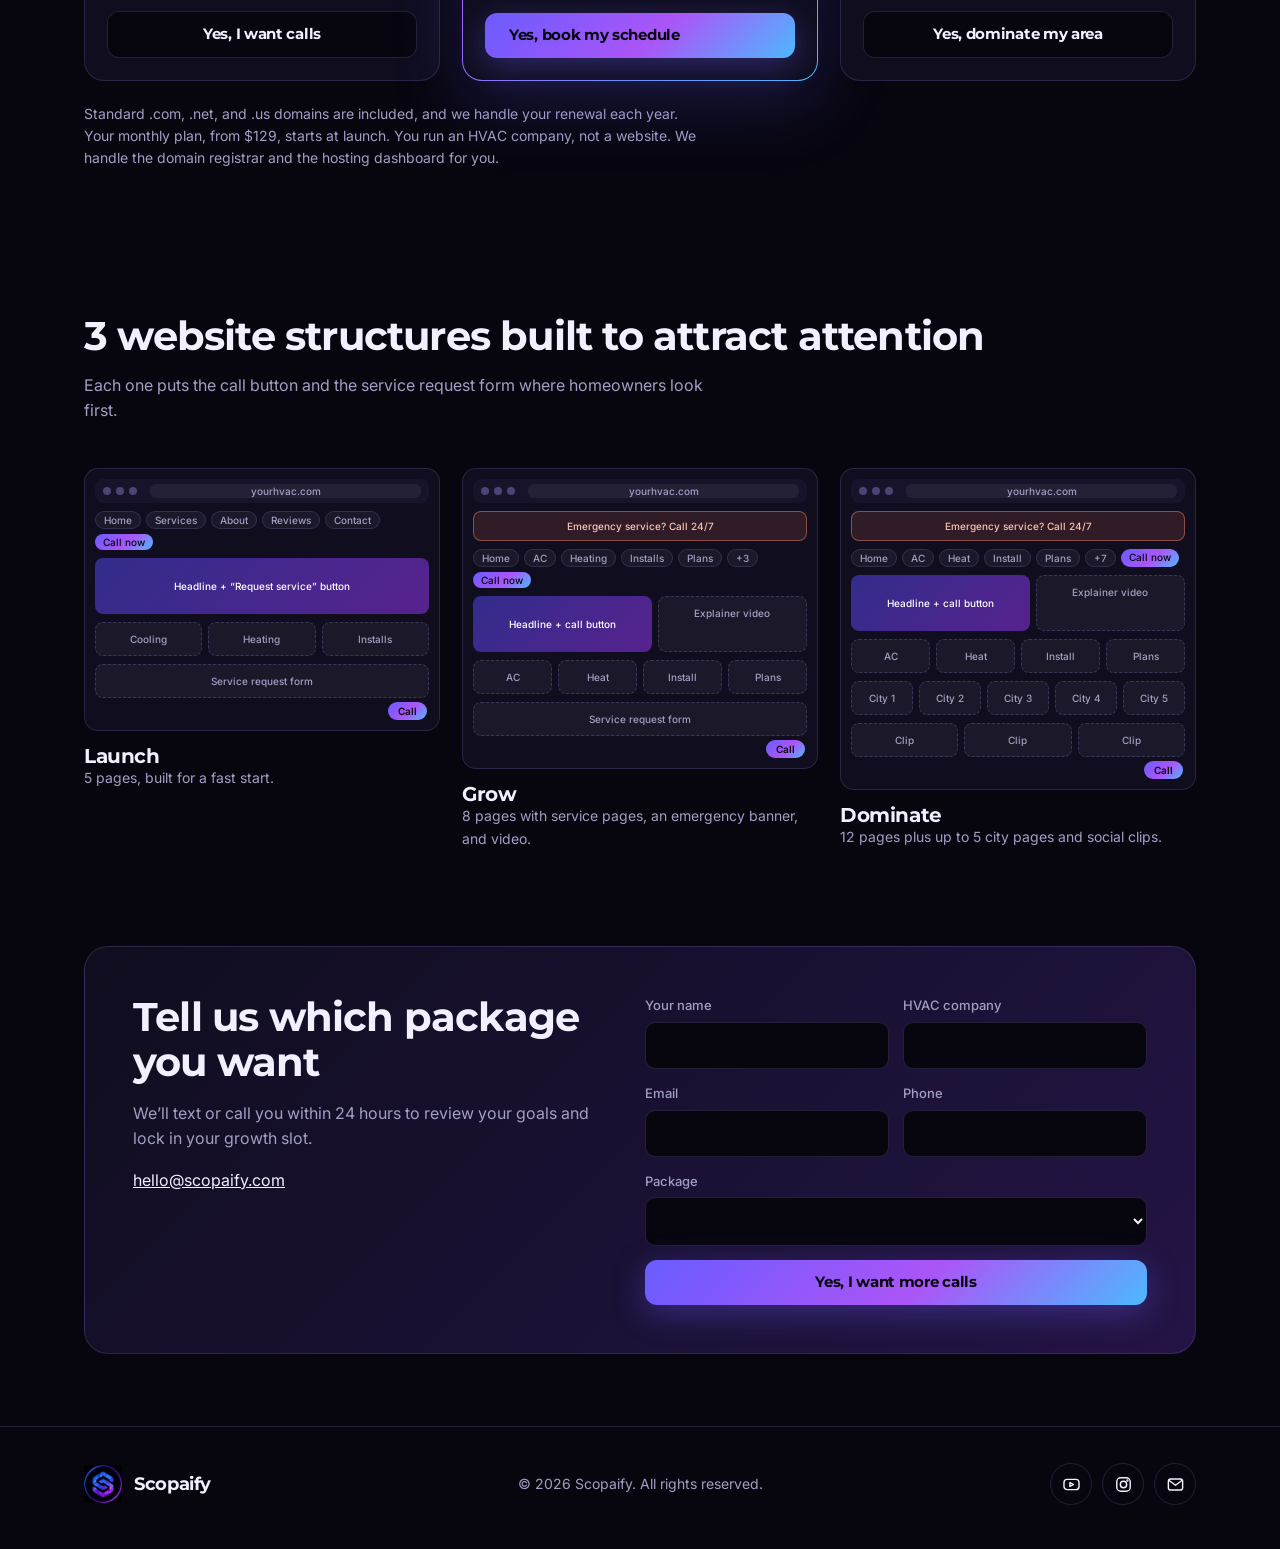
==== commit f741cd15: "hope notthing breaks" ====
--- a/index.html
+++ b/index.html
@@ -192,7 +192,7 @@
       <div class="wrap">
         <a class="brand" href="#top" aria-label="Scopaify home"
           ><img
-            src="/img/logo.png"
+            src="/img/logo/insta-logo.png"
             width="38"
             height="38"
             alt="Scopaify logo"
@@ -577,7 +577,7 @@
         <a class="brand" href="#top" aria-label="Scopaify home"
           ><img
             id="fimg"
-            src="/img/logo.png"
+            src="/img/logo/insta-logo.png"
             width="38"
             height="38"
             alt="Scopaify logo"
@@ -586,23 +586,31 @@
         >
         <span class="copy">© 2026 Scopaify. All rights reserved.</span>
         <div class="soc">
-          <a href="#" aria-label="YouTube"
+          <a
+            href="https://www.youtube.com/@scopaify"
+            target="_blank"
+            rel="noopener noreferrer"
+            aria-label="YouTube"
             ><svg viewBox="0 0 24 24">
               <rect x="2.5" y="5.5" width="19" height="13" rx="4" />
               <path d="M10 9.5v5l4.5-2.5z" /></svg
           ></a>
-          <a href="#" aria-label="Instagram"
+          <a
+            href="https://www.instagram.com/scopaify/"
+            target="_blank"
+            rel="noopener noreferrer"
+            aria-label="Instagram"
             ><svg viewBox="0 0 24 24">
               <rect x="3.5" y="3.5" width="17" height="17" rx="5" />
               <circle cx="12" cy="12" r="4" />
               <circle cx="17" cy="7" r=".6" /></svg
           ></a>
-          <a href="#" aria-label="Facebook"
+          <!-- <a href="https://www.youtube.com/@yourchannel" target="_blank" rel="noopener noreferrer" aria-label="Facebook"
             ><svg viewBox="0 0 24 24">
               <path
                 d="M14 8h3V4h-3a4 4 0 0 0-4 4v3H7v4h3v6h4v-6h3l1-4h-4V8z"
               /></svg
-          ></a>
+          ></a> -->
           <a href="mailto:hello@scopaify.com" aria-label="Email"
             ><svg viewBox="0 0 24 24">
               <rect x="3" y="5" width="18" height="14" rx="3" />
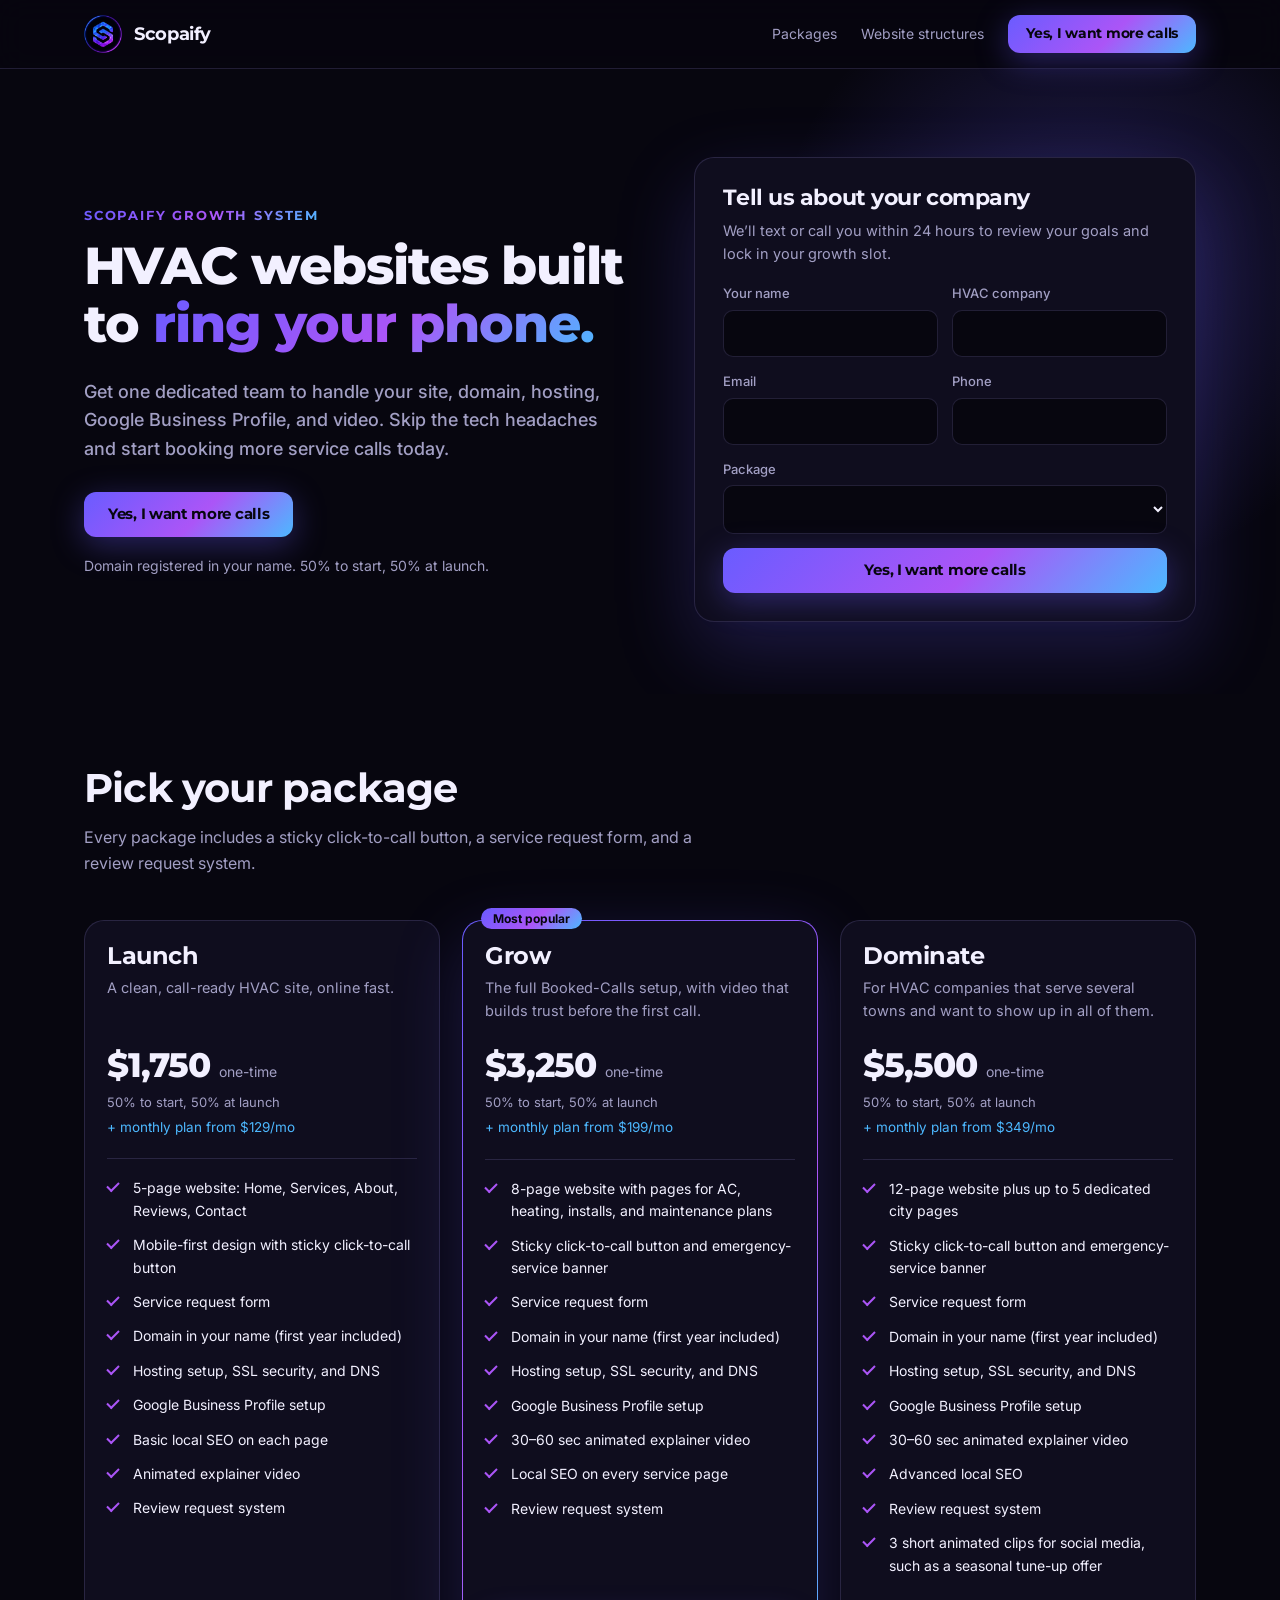
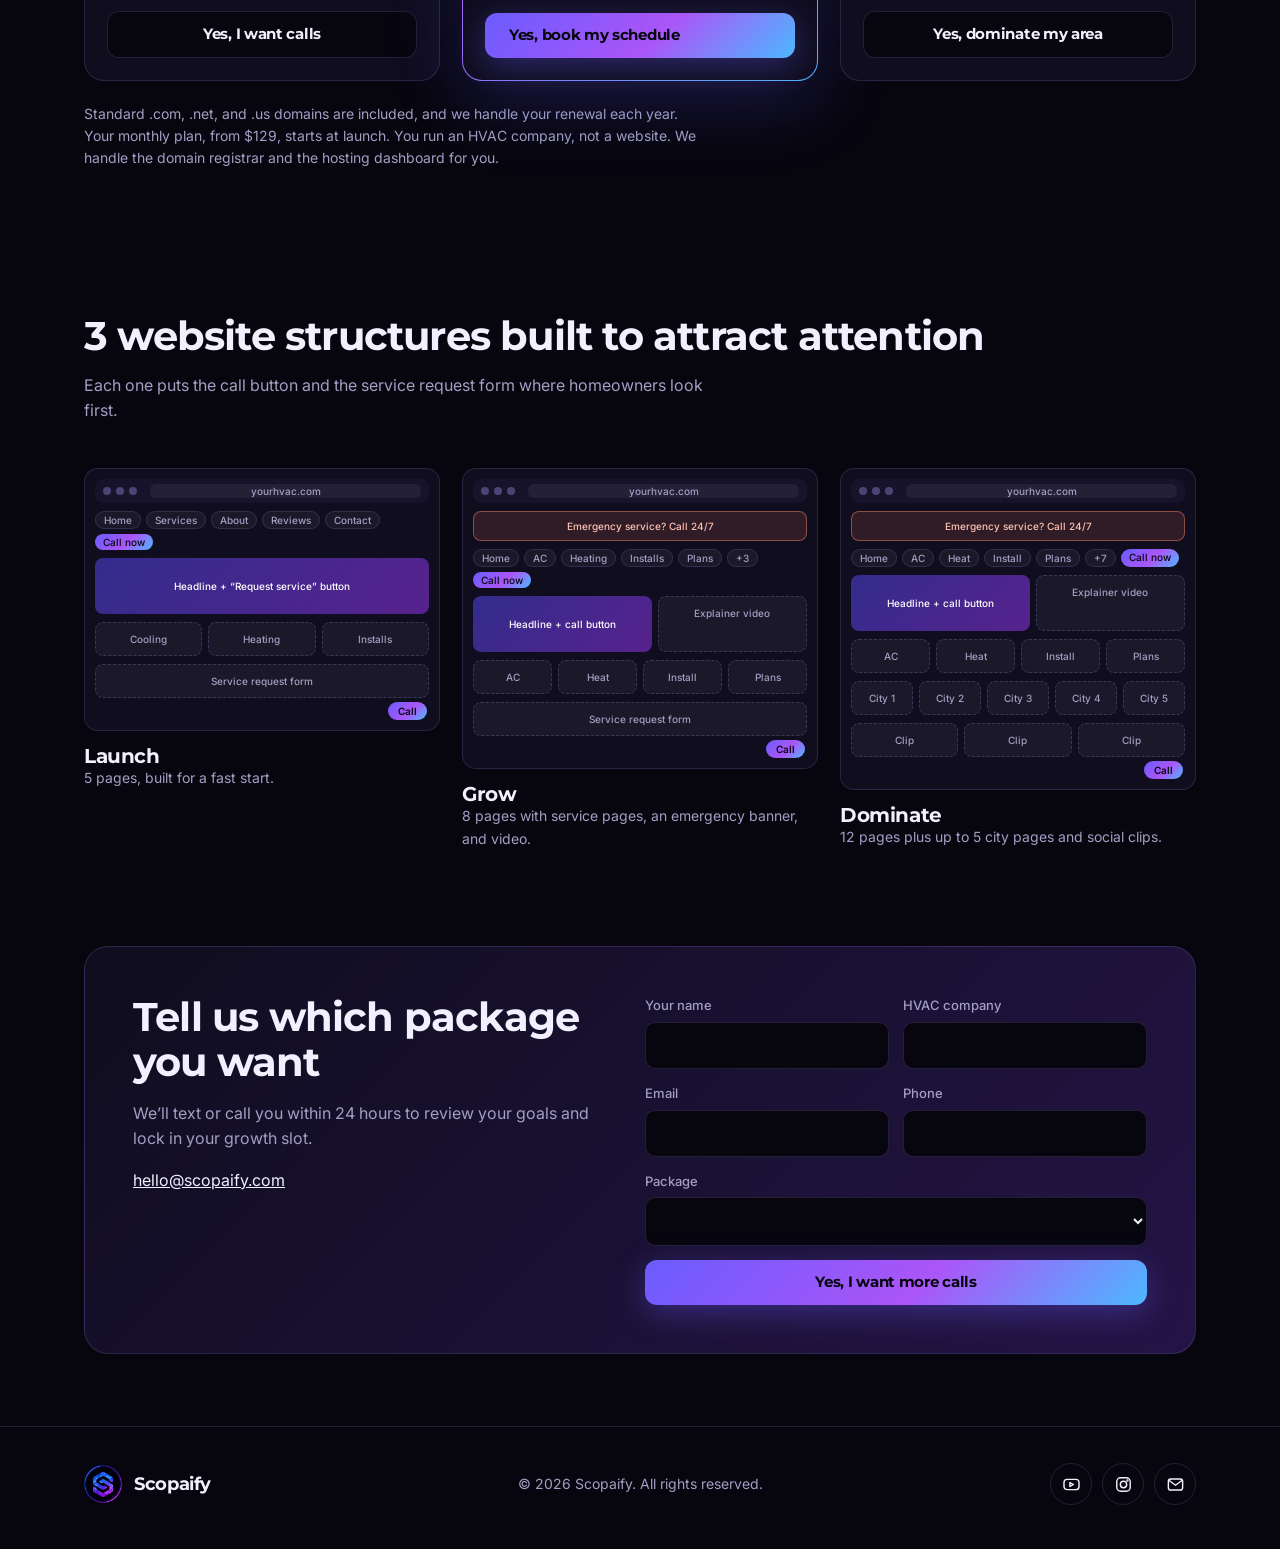
==== commit 1b3d92bc: "html changed" ====
--- a/index.html
+++ b/index.html
@@ -192,7 +192,7 @@
       <div class="wrap">
         <a class="brand" href="#top" aria-label="Scopaify home"
           ><img
-            src="/img/logo/insta-logo.png"
+            src="/img/logo.png"
             width="38"
             height="38"
             alt="Scopaify logo"
@@ -577,7 +577,7 @@
         <a class="brand" href="#top" aria-label="Scopaify home"
           ><img
             id="fimg"
-            src="/img/logo/insta-logo.png"
+            src="/img/logo.png"
             width="38"
             height="38"
             alt="Scopaify logo"
@@ -605,7 +605,7 @@
               <circle cx="12" cy="12" r="4" />
               <circle cx="17" cy="7" r=".6" /></svg
           ></a>
-          <!-- <a href="https://www.youtube.com/@yourchannel" target="_blank" rel="noopener noreferrer" aria-label="Facebook"
+          <!-- <a href="#" target="_blank" rel="noopener noreferrer aria-label="Facebook"
             ><svg viewBox="0 0 24 24">
               <path
                 d="M14 8h3V4h-3a4 4 0 0 0-4 4v3H7v4h3v6h4v-6h3l1-4h-4V8z"
